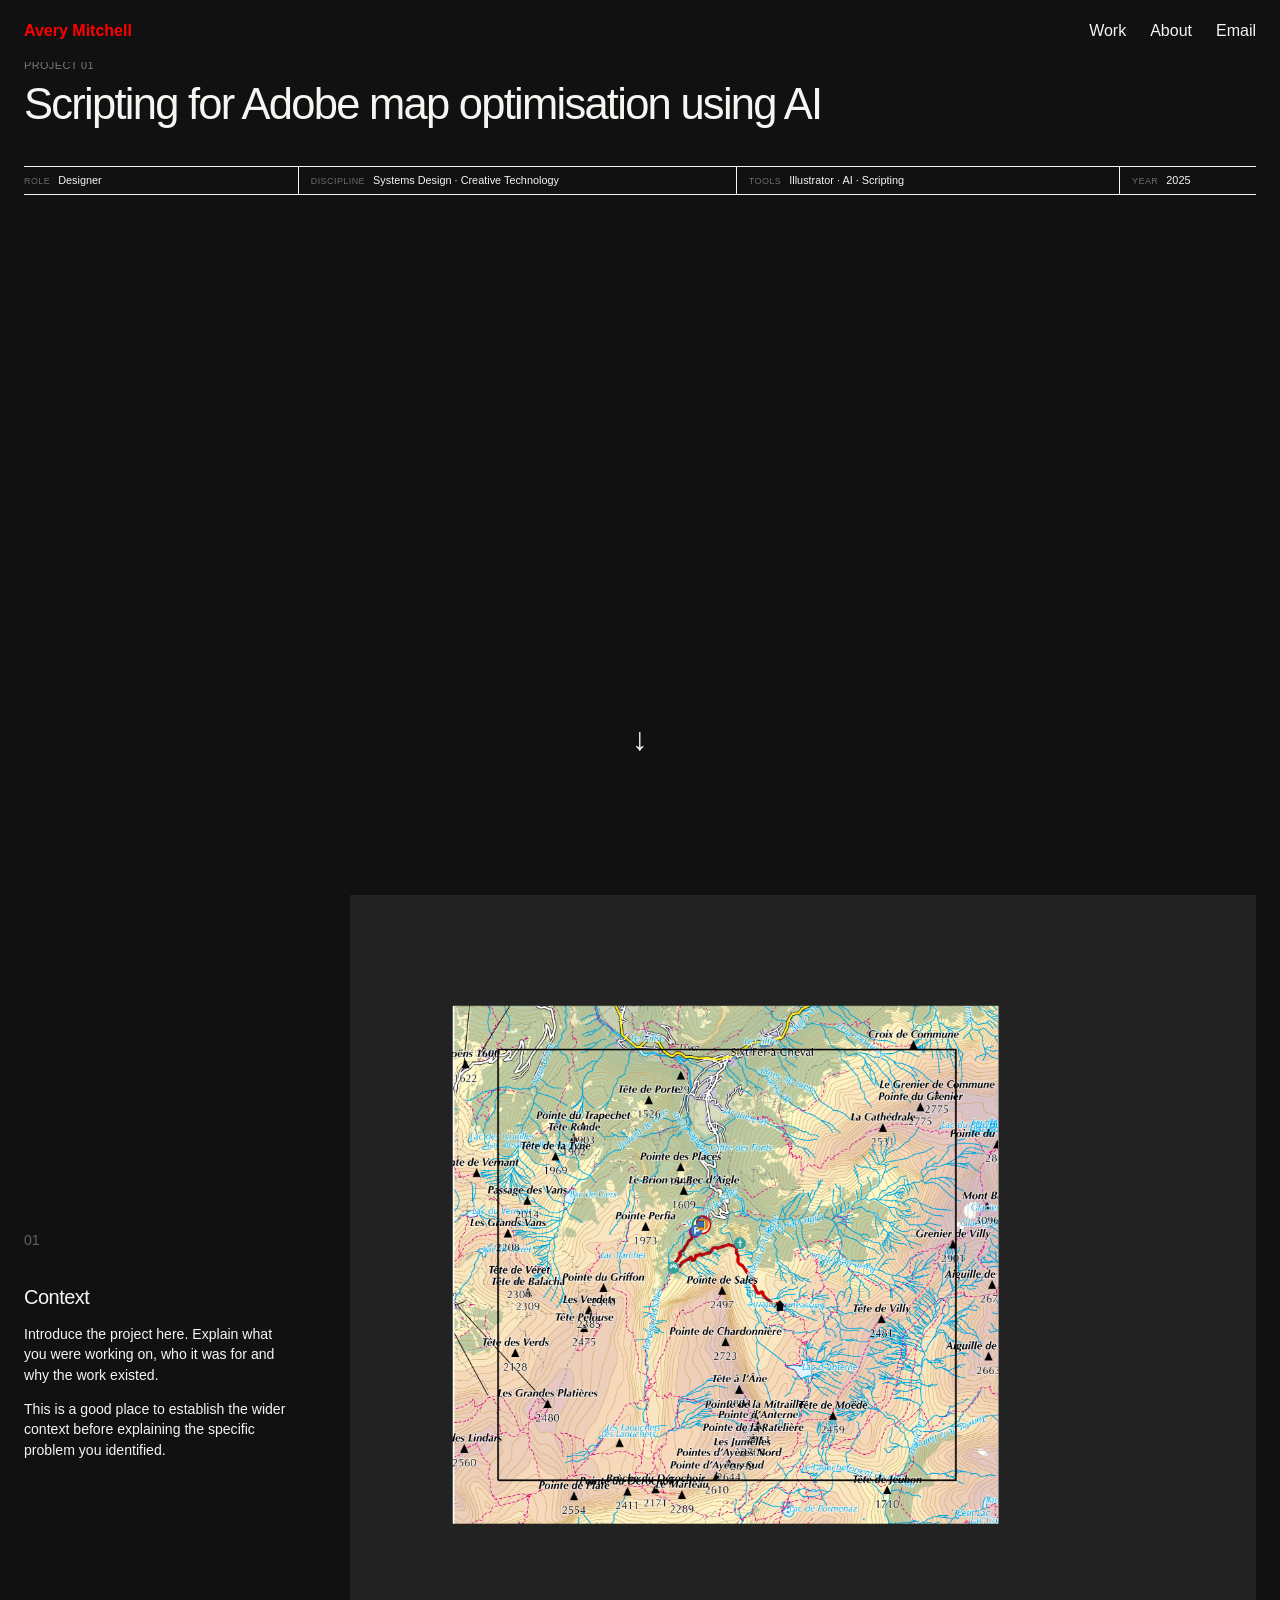
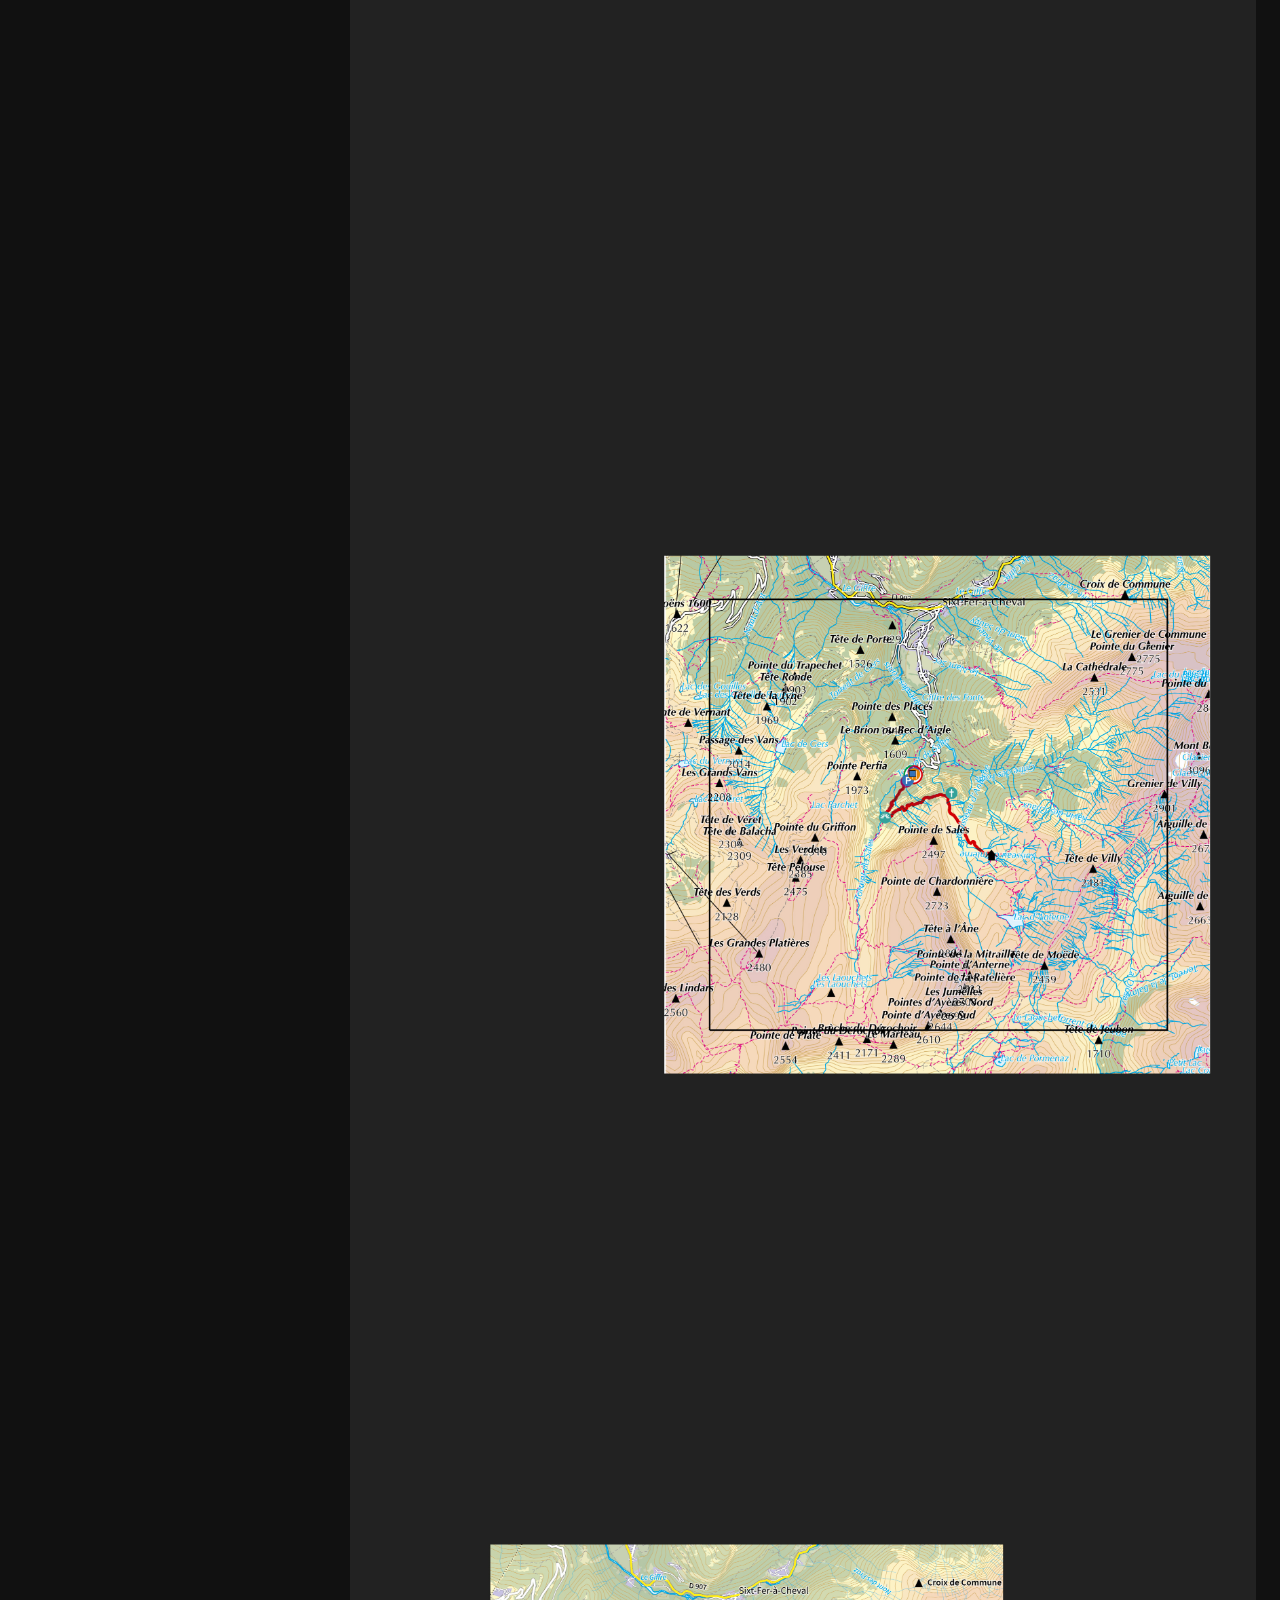
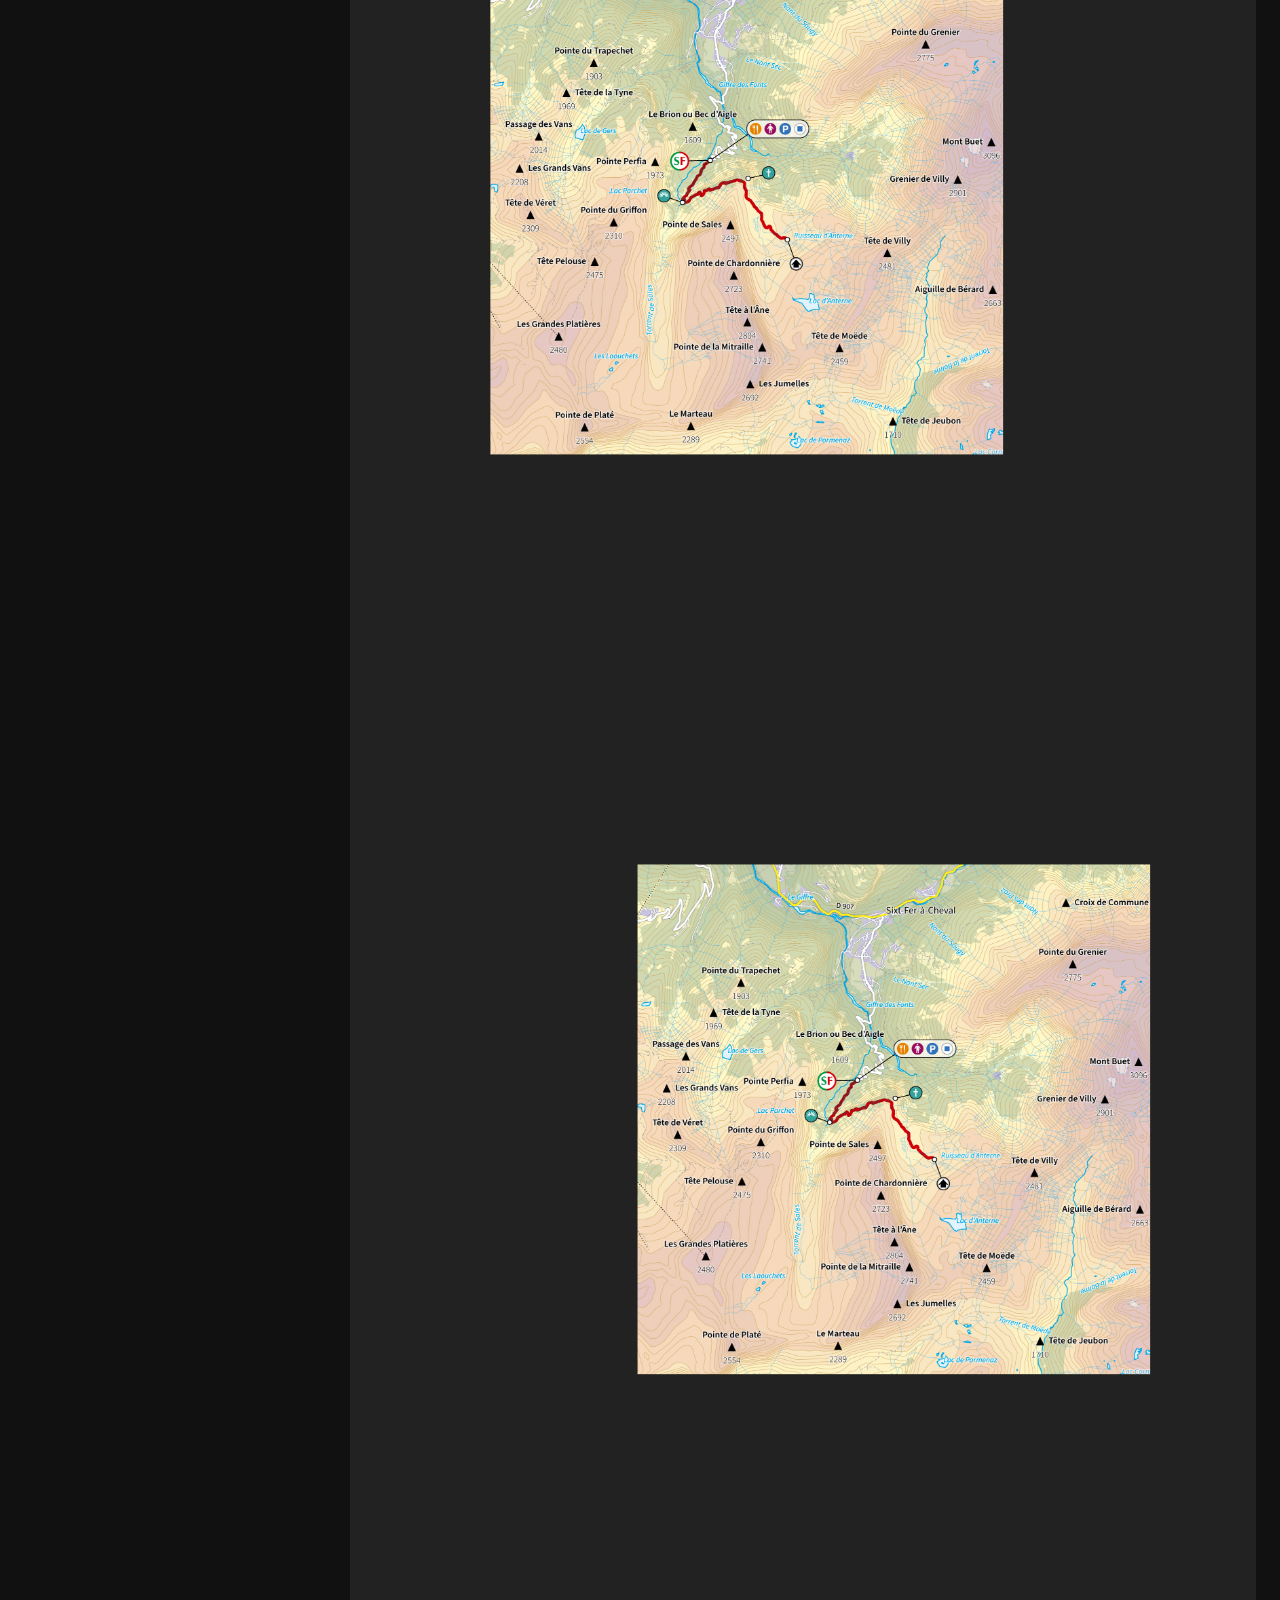
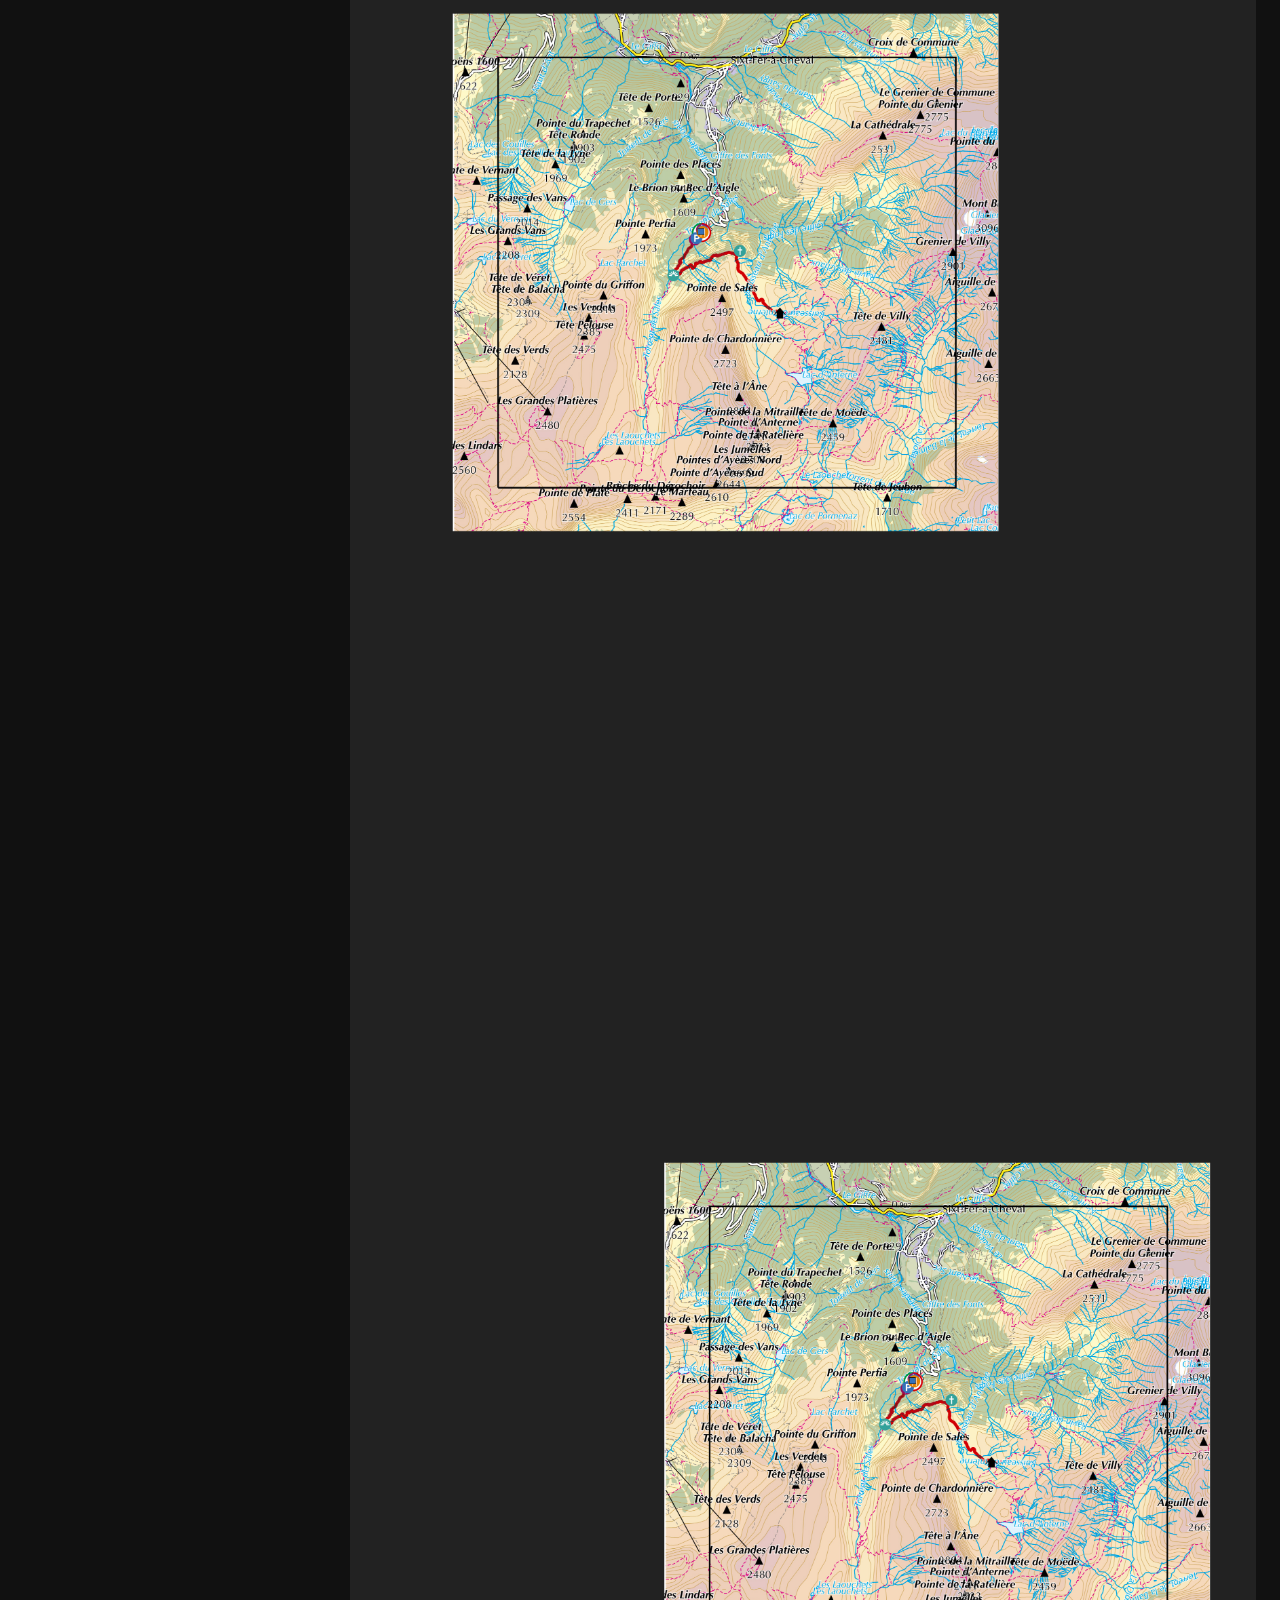
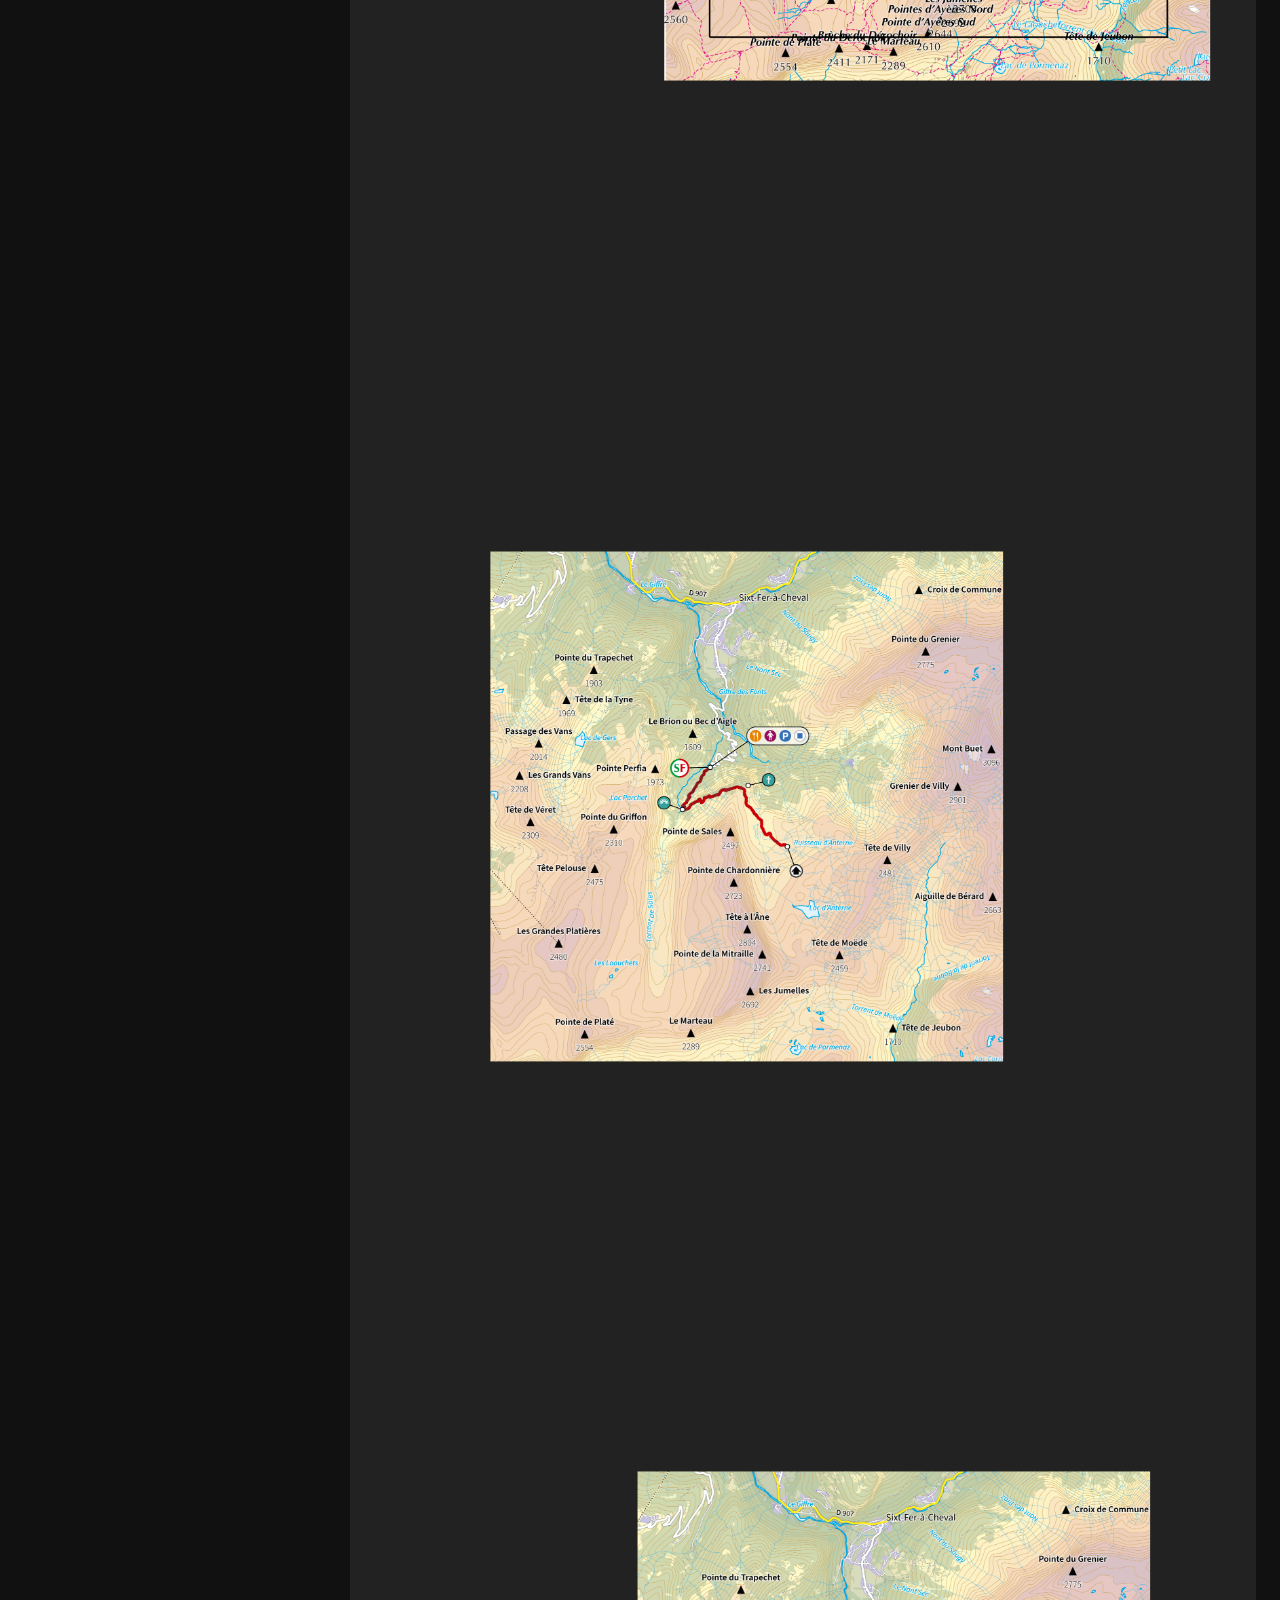
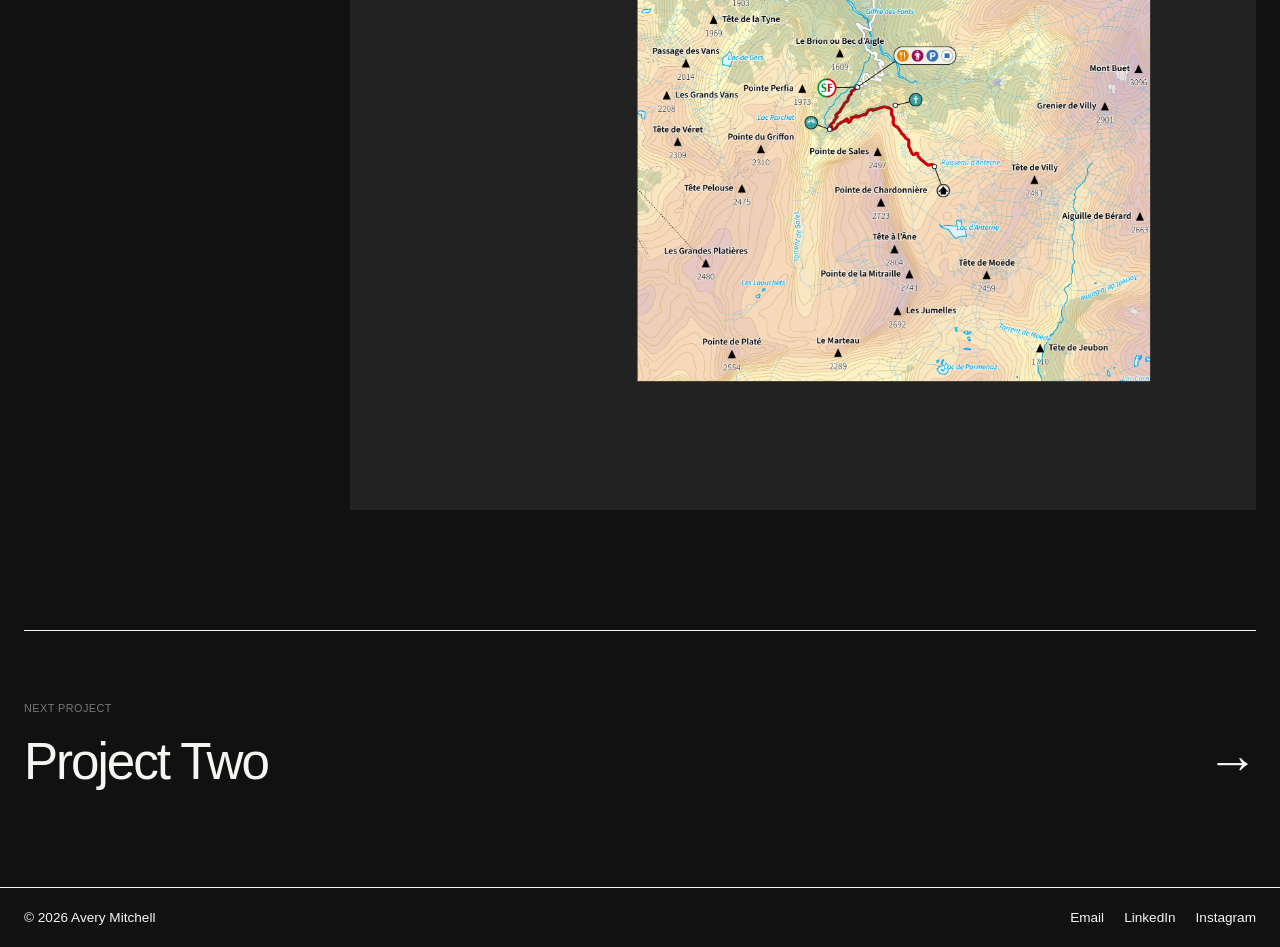
==== project-01.html @ 89675904 "Latest changed 20 sep" ====
<!DOCTYPE html>
<html lang="en">

<head>

  <meta charset="UTF-8">

  <meta
    name="viewport"
    content="width=device-width, initial-scale=1.0"
  >

  <title>
    Project One — Avery Mitchell
  </title>

  <meta
    name="description"
    content="Scripting for Adobe map optimisation using AI — a case study by Avery Mitchell."
  >

  <link rel="stylesheet" href="style.css">

  <link
    rel="icon"
    type="image/png"
    href="/favicon-2.png"
  >

</head>


<body>


  <!-- ========================================
       HEADER
  ========================================= -->

  <header class="site-header">

    <a class="name" href="index.html">
      Avery Mitchell
    </a>

    <nav>

      <a href="index.html#work">
        Work
      </a>

      <a href="index.html#about">
        About
      </a>

      <a href="mailto:hello@example.com">
        Email
      </a>

    </nav>

  </header>



  <!-- ========================================
       CASE STUDY
  ========================================= -->

  <main class="case-study">


    <!-- ======================================
         PROJECT INTRO
    ======================================= -->

    <header class="case-hero">

      <p class="case-number">
        Project 01
      </p>

      <h1>
        Scripting for Adobe map optimisation using AI
      </h1>

    </header>



    <!-- ======================================
         METADATA BAND
    ======================================= -->

    <section class="case-meta">


      <div class="case-meta-item">

        <p class="case-meta-label">
          Role
        </p>

        <p>
          Designer
        </p>

      </div>


      <div class="case-meta-item">

        <p class="case-meta-label">
          Discipline
        </p>

        <p>
          Systems Design · Creative Technology
        </p>

      </div>


      <div class="case-meta-item">

        <p class="case-meta-label">
          Tools
        </p>

        <p>
          Illustrator · AI · Scripting
        </p>

      </div>


      <div class="case-meta-item">

        <p class="case-meta-label">
          Year
        </p>

        <p>
          2025
        </p>

      </div>


    </section>

<!-- ======================================
     SCROLL CUE
======================================= -->

<div class="case-scroll-cue" aria-hidden="true">

  <span>
    ↓
  </span>

</div>

    <!-- ========================================
         CASE BODY
    ========================================= -->

    <section class="case-body">


      <!-- ======================================
           LEFT — STICKY NARRATIVE
      ======================================= -->

      <aside class="case-story">

        <div class="case-story-sticky">


          <!-- 01 — CONTEXT -->

          <article
            class="story-card is-active"
            data-story="context"
          >

            <p class="story-number">
              01
            </p>

            <h2>
              Context
            </h2>

            <p>
              Introduce the project here. Explain what you were
              working on, who it was for and why the work existed.
            </p>

            <p>
              This is a good place to establish the wider context
              before explaining the specific problem you identified.
            </p>

          </article>



          <!-- 02 — PROBLEM -->

          <article
            class="story-card"
            data-story="problem"
          >

            <p class="story-number">
              02
            </p>

            <h2>
              The problem
            </h2>

            <p>
              Describe the complexity in the existing process.
              Explain what was repetitive, inefficient or difficult
              about the way the work was previously being done.
            </p>

            <p>
              Focus on the problem rather than jumping immediately
              to the solution.
            </p>

          </article>



          <!-- 03 — APPROACH -->

          <article
            class="story-card"
            data-story="approach"
          >

            <p class="story-number">
              03
            </p>

            <h2>
              The approach
            </h2>

            <p>
              Explain the intervention here. Describe the decisions,
              experiments and technical thinking that shaped the
              solution.
            </p>

            <p>
              This section can cover scripting, prototyping,
              iteration and how AI was incorporated into the
              workflow.
            </p>

          </article>



          <!-- 04 — OUTCOME -->

          <article
            class="story-card"
            data-story="outcome"
          >

            <p class="story-number">
              04
            </p>

            <h2>
              Outcome
            </h2>

            <p>
              Explain what changed as a result of the project.
              Include improvements to the workflow, time saved,
              consistency gained or other measurable outcomes.
            </p>

            <p>
              You can also use this section to reflect briefly on
              what you learned from the process.
            </p>

          </article>


        </div>

      </aside>



      <!-- ======================================
           RIGHT — CONTINUOUS MEDIA STREAM
      ======================================= -->

      <div class="case-media-stream">


        <!-- ====================================
             ZONE 01 — CONTEXT
        ===================================== -->

        <section
          class="media-zone"
          data-zone="context"
        >

          <figure class="case-image">

            <img
              src="images/project-01-1.jpg"
              alt="Project One context"
            >

          </figure>


          <figure class="case-image">

            <img
              src="images/project-01-2.jpg"
              alt="Project One detail"
            >

          </figure>

        </section>



        <!-- ====================================
             ZONE 02 — PROBLEM
        ===================================== -->

        <section
          class="media-zone"
          data-zone="problem"
        >

          <figure class="case-image">

            <img
              src="images/project-01-3.jpg"
              alt="Existing map production workflow"
            >

          </figure>


          <figure class="case-image">

            <img
              src="images/project-01-4.jpg"
              alt="Existing workflow detail"
            >

          </figure>

        </section>



        <!-- ====================================
             ZONE 03 — APPROACH
        ===================================== -->

        <section
          class="media-zone"
          data-zone="approach"
        >

          <figure class="case-image">

            <img
              src="images/project-01-5.jpg"
              alt="Development process"
            >

          </figure>


          <figure class="case-image">

            <img
              src="images/project-01-6.jpg"
              alt="Development process detail"
            >

          </figure>


          <!--
          OPTIONAL VIDEO

          Replace one of the figures above with:

          <figure class="case-video">

            <video
              autoplay
              muted
              loop
              playsinline
            >

              <source
                src="videos/project-01-process.mp4"
                type="video/mp4"
              >

            </video>

          </figure>
          -->

        </section>



        <!-- ====================================
             ZONE 04 — OUTCOME
        ===================================== -->

        <section
          class="media-zone"
          data-zone="outcome"
        >

          <figure class="case-image">

            <img
              src="images/project-01-7.jpg"
              alt="Final project outcome"
            >

          </figure>


          <figure class="case-image">

            <img
              src="images/project-01-8.jpg"
              alt="Final project detail"
            >

          </figure>

        </section>


      </div>

    </section>



    <!-- ========================================
         NEXT PROJECT
    ========================================= -->

    <a
      class="next-project"
      href="project-02.html"
    >

      <p class="next-project-label">
        Next project
      </p>

      <h2>
        Project Two
        <span>→</span>
      </h2>

    </a>


  </main>



  <!-- ========================================
       FOOTER
  ========================================= -->

  <footer>

    <p>
      © 2026 Avery Mitchell
    </p>

    <div class="footer-links">

      <a href="mailto:hello@example.com">
        Email
      </a>

      <a
        href="#"
        target="_blank"
        rel="noopener"
      >
        LinkedIn
      </a>

      <a
        href="#"
        target="_blank"
        rel="noopener"
      >
        Instagram
      </a>

    </div>

  </footer>



 <script>

  /* ========================================
     CASE STUDY THEME TRANSITION
  ========================================= */

  const caseBody =
    document.querySelector(".case-body");

  let darkMode = false;

  let transitionTimer;


  function setCaseTheme(dark) {

    if (dark === darkMode) {
      return;
    }

    darkMode = dark;


    /* Start gradient wash */

    document.body.classList.add(
      "case-transition"
    );


    /*
      Change actual page colours
      part-way through the wash.
    */

    setTimeout(() => {

      document.body.classList.toggle(
        "case-dark",
        dark
      );

    }, 100);


    /*
      Remove temporary gradient
      after transition.
    */

    clearTimeout(transitionTimer);

    transitionTimer =
      setTimeout(() => {

        document.body.classList.remove(
          "case-transition"
        );

      }, 400);

  }


  function checkCaseTheme() {

    const bodyTop =
      caseBody.getBoundingClientRect().top;


    /*
      Theme changes shortly before
      the case study reaches the
      centre of the viewport.
    */

    const trigger =
      window.innerHeight * 0.62;


    setCaseTheme(
      bodyTop <= trigger
    );

  }


  window.addEventListener(
    "scroll",
    checkCaseTheme,
    { passive: true }
  );


  window.addEventListener(
    "resize",
    checkCaseTheme
  );


  checkCaseTheme();

</script>

</body>

</html>
---- style.css ----
/* ==========================================
   RESET
========================================== */

* {
  box-sizing: border-box;
  margin: 0;
  padding: 0;
}

html {
  scroll-behavior: smooth;
}

body {
  background: #f5f5f2;
  color: #111;

  font-family: Inter, Helvetica, Arial, sans-serif;
  font-size: 16px;
  line-height: 1.4;
    position: relative;
  z-index: 0;
}


img {
  display: block;
  width: 100%;
}

a {
  color: inherit;
  text-decoration: none;
}


/* ==========================================
   HEADER
========================================== */

.site-header {
  position: fixed;

  top: 0;
  left: 0;

  width: 100%;

  display: flex;
  justify-content: space-between;
  align-items: center;

  padding: 20px 24px;

  z-index: 1000;

  background: transparent;

  color: #111;

  transition:
    color 0.25s ease;
}


/* Avery stays red at all times */

.site-header .name {
  color: #ff0000;
  font-weight: 600;
}


/* Menu becomes white in case study */

body.case-dark .site-header {
  color: #fff;
}


/* Avery STILL stays red */

body.case-dark .site-header .name {
  color: #ff0000;
}

nav {
  display: flex;
  gap: 24px;
}

nav a {
  transition: opacity 0.2s ease;
}

nav a:hover {
  opacity: 0.5;
}


/* ==========================================
   INTRO
========================================== */

.intro {
  min-height: 75vh;

  display: flex;
  flex-direction: column;
  justify-content: space-between;

  padding: 80px 24px 40px;
}

.intro h1 {
  max-width: 1200px;

  font-size: clamp(3rem, 7vw, 7rem);
  font-weight: 400;
  line-height: 0.95;
  letter-spacing: -0.05em;
}

.intro-text {
  max-width: 520px;

  margin-left: auto;

  font-size: 1.2rem;
}

.clarity {
  font-weight: 800;
  letter-spacing: -0.005em;

  /* Mouse position */
  --mouse-x: 50%;
  --mouse-y: 50%;

  /* Pastel gradient */
  background:
    radial-gradient(
      circle at var(--mouse-x) var(--mouse-y),
      #fff1a8 0%,
      #ffb7d5 28%,
      #c8b6ff 55%,
      #9ee7ff 78%,
      #b8f2d0 100%
    );

  /* Put gradient inside the letters */
  -webkit-background-clip: text;
  background-clip: text;

  -webkit-text-fill-color: transparent;
  color: transparent;

  /* Makes movement feel soft */
  background-size: 180% 180%;
}

/* ==========================================
   GENERAL SECTION HEADING
========================================== */

.section-heading {
  display: flex;
  justify-content: space-between;

  border-top: 1px solid #111;

  padding-top: 10px;
  margin-bottom: 50px;

  font-size: 0.85rem;
  text-transform: uppercase;
}


/* ==========================================
   SKILLS
========================================== */

.skills {
  padding: 20px 24px 40px;
}

.skills-grid {
  display: grid;
  grid-template-columns: repeat(3, 1fr);

  border-top: 1px solid #111;
}

.skills-column {
  padding: 18px 20px 0 0;
}

.skills-column + .skills-column {
  border-left: 1px solid #111;

  padding-left: 20px;
}

.skills-column h2 {
  margin-bottom: 40px;

  font-size: 0.8rem;
  font-weight: 500;

  text-transform: uppercase;
  letter-spacing: 0.04em;

  opacity: 0.55;
}

.skills-column ul {
  list-style: none;
}

.skills-column li {
  padding: 8px 0;

  font-size: clamp(1.25rem, 2vw, 2rem);
  letter-spacing: -0.02em;

  border-bottom: 1px solid rgba(17, 17, 17, 0.15);
}


/* ==========================================
   WORK
========================================== */

.work {
  padding: 80px 24px;
}

.project {
  display: block;

  margin-bottom: 100px;
}


/* ==========================================
   IMAGE COMPARISON
========================================== */

.image-compare {
  --position: 50%;

  position: relative;

  width: 100%;

  /*
    Wide + shallow project thumbnail.
    Change this if you want all project
    thumbnails taller or shorter.
  */
  aspect-ratio: 12 / 5;

  overflow: hidden;

  background: #ddd;

  /* Prevents accidental text selection
     while dragging the slider */
  user-select: none;
  -webkit-user-select: none;

  /* Makes dragging behave properly on mobile */
  touch-action: pan-y;
}


/* ==========================================
   BEFORE + AFTER LAYERS
========================================== */

/*
  BEFORE occupies everything to the
  LEFT of the slider.
*/

.compare-before {
  position: absolute;
  inset: 0;

  overflow: hidden;

  clip-path: inset(
    0
    calc(100% - var(--position))
    0
    0
  );
}


/*
  AFTER occupies everything to the
  RIGHT of the slider.
*/

.compare-after {
  position: absolute;
  inset: 0;

  overflow: hidden;

  clip-path: inset(
    0
    0
    0
    var(--position)
  );
}


/* ==========================================
   COMPARISON IMAGES
========================================== */

.compare-image {
  position: absolute;
  inset: 0;

  width: 100%;
  height: 100%;

  object-fit: cover;

  pointer-events: none;
}


/* ==========================================
   BEFORE / AFTER LABELS
========================================== */

.compare-label {
  position: absolute;
  top: 16px;

  color: #fff;

  /*
    Same size as Project One,
    Project Two, etc.
  */
  font-size: 1.3rem;
  font-weight: 500;
  line-height: 1;

  z-index: 2;

  pointer-events: none;
}

.compare-label-left {
  left: 16px;
}

.compare-label-right {
  right: 16px;
}


/* ==========================================
   SLIDER DIVIDER
========================================== */

.compare-divider {
  position: absolute;

  top: 0;
  bottom: 0;
  left: var(--position);

  width: 2px;

  background: #fff;

  transform: translateX(-50%);

  pointer-events: none;

  z-index: 5;
}


/* ==========================================
   SLIDER HANDLE
========================================== */

.compare-handle {
  position: absolute;

  top: 50%;
  left: 50%;

  width: 42px;
  height: 42px;

  display: flex;
  align-items: center;
  justify-content: center;

  transform: translate(-50%, -50%);

  border-radius: 50%;

  background: #fff;
  color: #111;

  font-size: 18px;
  line-height: 1;

  box-shadow:
    0 2px 12px rgba(0, 0, 0, 0.15);
}


/* ==========================================
   INVISIBLE RANGE INPUT
========================================== */

.compare-slider {
  position: absolute;
  inset: 0;

  width: 100%;
  height: 100%;

  margin: 0;

  opacity: 0;

  cursor: ew-resize;

  z-index: 10;
}


/* ==========================================
   PROJECT INFORMATION
========================================== */

.project-info {
  display: flex;
  justify-content: space-between;
  align-items: baseline;

  padding-top: 12px;
}

.project-info h2 {
  font-size: 1.3rem;
  font-weight: 500;
}

.subhead {
  font-weight:300;
}

.project-info p {
  font-size: 0.9rem;

  opacity: 0.65;
}

.project-info:hover h2 {
  opacity: 0.5;
}


/* ==========================================
   ABOUT
========================================== */

.about {
  display: grid;
  grid-template-columns: 1fr 3fr;

  padding: 100px 24px 160px;

  border-top: 1px solid #111;
}

.section-label {
  font-size: 0.85rem;

  text-transform: uppercase;
}

.about-text {
  max-width: 900px;

  font-size: clamp(1.8rem, 3vw, 3.5rem);
  line-height: 1.08;
  letter-spacing: -0.03em;
}

.about-text p + p {
  margin-top: 40px;
}


/* ==========================================
   FOOTER
========================================== */

footer {
  display: flex;
  justify-content: space-between;

  padding: 20px 24px;

  border-top: 1px solid #111;

  font-size: 0.85rem;
}

.footer-links {
  display: flex;

  gap: 20px;
}

.footer-links a {
  transition: opacity 0.2s ease;
}

.footer-links a:hover {
  opacity: 0.5;
}

/* ==========================================
   CASE STUDY
========================================== */

.case-study {
  width: 100%;

  background: #f5f5f2;
  color: #111;

  transition:
    background-color 0.6s ease,
    color 0.6s ease;
}


/* ==========================================
   CASE HERO
========================================== */

.case-hero {
  padding:
    60px
    24px
    40px;
}


/* PROJECT NUMBER */

.case-number {
  margin-bottom: 12px;

  font-size: 0.68rem;
  font-weight: 500;

  line-height: 1;

  text-transform: uppercase;
  letter-spacing: 0.04em;

  opacity: 0.45;
}


/* PROJECT TITLE */

.case-hero h1 {
  max-width: 850px;

  font-size: clamp(
    2rem,
    3.4vw,
    3.8rem
  );

  font-weight: 400;

  line-height: 1;

  letter-spacing: -0.04em;
}


/* ==========================================
   METADATA BAND
========================================== */

.case-meta {
  display: grid;

  grid-template-columns:
    1fr
    1.6fr
    1.4fr
    0.5fr;

  margin:
    0
    24px;

  border-top:
    1px solid currentColor;

  border-bottom:
    1px solid currentColor;
}


/* INDIVIDUAL METADATA CELL */

.case-meta-item {
  display: flex;

  align-items: baseline;

  gap: 8px;

  min-width: 0;

  padding:
    7px
    12px
    7px
    0;

  font-size: 0.68rem;

  line-height: 1.2;
}


/* METADATA DIVIDERS */

.case-meta-item + .case-meta-item {
  padding-left: 12px;

  border-left:
    1px solid currentColor;
}


/* METADATA LABEL */

.case-meta-label {
  flex-shrink: 0;

  margin: 0;

  font-size: 0.56rem;
  font-weight: 500;

  line-height: 1;

  text-transform: uppercase;

  letter-spacing: 0.05em;

  opacity: 0.4;
}


/* ==========================================
   SCROLL CUE
========================================== */

.case-scroll-cue {
  height: calc(100vh - 300px);

  min-height: 280px;

  display: flex;

  align-items: flex-end;
  justify-content: center;

  padding-bottom: 40px;
}


/* ARROW */

.case-scroll-cue span {
  display: block;

  font-size: 2rem;
  font-weight: 300;

  line-height: 1;

  animation:
    case-arrow 1.8s
    ease-in-out
    infinite;
}


/* ARROW MOVEMENT */

@keyframes case-arrow {

  0%,
  100% {
    transform: translateY(0);
  }

  50% {
    transform: translateY(8px);
  }

}


/* ==========================================
   CASE BODY
========================================== */

.case-body {
  display: grid;

  grid-template-columns:
    minmax(220px, 1fr)
    minmax(0, 3fr);

  gap: 24px;

  align-items: stretch;

  padding:
    100px
    24px
    120px;

  background: transparent;
  color: inherit;
}


/* ==========================================
   LEFT STORY COLUMN
========================================== */

.case-story {
  position: relative;

  min-width: 0;
}


/* ==========================================
   STICKY STORY AREA
========================================== */

.case-story-sticky {
  position: sticky;

  top: 0;

  height: 100vh;

  display: flex;

  align-items: center;

  overflow: hidden;
}


/* ==========================================
   STORY CARDS
========================================== */

.story-card {
  position: absolute;

  top: 50%;
  left: 0;

  width: 100%;
  max-width: 320px;

  padding-right: 30px;

  opacity: 0;

  visibility: hidden;

  transform:
    translateY(
      calc(-50% + 18px)
    );

  transition:
    opacity 0.35s ease,
    transform 0.35s ease,
    visibility 0.35s ease;

  pointer-events: none;
}


/* ACTIVE STORY */

.story-card.is-active {
  opacity: 1;

  visibility: visible;

  transform:
    translateY(-50%);

  pointer-events: auto;
}


/* STORY NUMBER */

.story-number {
  margin-bottom: 36px;

  font-size: 0.65rem;
  font-weight: 500;

  line-height: 1;

  opacity: 0.35;
}


/* STORY HEADING */

.story-card h2 {
  margin-bottom: 16px;

  font-size: 1.25rem;
  font-weight: 500;

  line-height: 1.05;

  letter-spacing: -0.025em;
}


/* STORY TEXT */

.story-card p {
  max-width: 290px;

  font-size: 0.88rem;

  line-height: 1.45;
}


/* PARAGRAPH SPACING */

.story-card p + p {
  margin-top: 14px;
}


/* ==========================================
   RIGHT — CONTINUOUS MEDIA STREAM
========================================== */

.case-media-stream {
  width: 100%;

  min-width: 0;

  overflow: hidden;

  background: #111;
}


/* ==========================================
   MEDIA ZONES
========================================== */

.media-zone {
  position: relative;

  width: 100%;

  margin: 0;
  padding: 0;
}


/*
  IMPORTANT:

  There are deliberately no margins,
  gaps, borders or padding between
  media zones.

  This keeps the entire right column
  visually continuous.
*/


/* ==========================================
   MEDIA FIGURES
========================================== */

.case-image,
.case-video {
  display: block;

  width: 100%;

  margin: 0;
  padding: 0;

  overflow: hidden;

  background: transparent;
}


/* ==========================================
   IMAGES
========================================== */

.case-image img {
  display: block;

  width: 100%;
  height: auto;

  margin: 0;

  object-fit: cover;
}


/* ==========================================
   VIDEO
========================================== */

.case-video video {
  display: block;

  width: 100%;
  height: auto;

  margin: 0;

  object-fit: cover;
}


/* ==========================================
   WHOLE-PAGE THEME TRANSITION
========================================== */

html {
  background: #f5f5f2;
}


body {
  background: #f5f5f2;
  color: #111;

  transition:
    background-color 0.3s ease,
    color 0.3s ease;
}


.case-study {
  background: transparent;
  color: inherit;
}


body.case-dark {
  background: #111;
  color: #f5f5f2;
}


body.case-dark .case-study {
  background: transparent;
  color: inherit;
}


/* Dividers follow the current theme */

.case-meta,
.next-project,
footer {
  border-color: currentColor;
}


/* ==========================================
   HEADER THEME TRANSITION
========================================== */

.site-header {
  transition:
    background-color 0.6s ease,
    color 0.6s ease;
}


/* DARK HEADER */

body.case-dark .site-header {
  background: #111;

  color: #f5f5f2;
}


/*
  KEEP THE NAME RED.

  This deliberately overrides the
  inherited white header colour.
*/

body.case-dark .site-header .name {
  color: #ff0000;
}

/* ==========================================
   THEME GRADIENT WASH
========================================== */

body::before {
  content: "";

  position: fixed;
  inset: 0;

  z-index: -1;

  pointer-events: none;

  background:
    linear-gradient(
      135deg,
      #f5f5f2 0%,
      #f5f5f2 40%,
      #111 60%,
      #111 100%
    );

  background-size: 300% 300%;

  background-position: 0% 0%;

  opacity: 0;

  transition:
    opacity 0.15s ease,
    background-position 0.35s ease;
}


body.case-transition::before {
  opacity: 1;

  background-position: 100% 100%;
}

/* ==========================================
   NEXT PROJECT
========================================== */

.next-project {
  display: block;

  margin:
    0
    24px;

  padding:
    70px
    0
    100px;

  border-top:
    1px solid currentColor;

  transition:
    opacity 0.2s ease;
}


/* NEXT LABEL */

.next-project-label {
  margin-bottom: 20px;

  font-size: 0.68rem;

  text-transform: uppercase;

  letter-spacing: 0.04em;

  opacity: 0.45;
}


/* NEXT PROJECT TITLE */

.next-project h2 {
  display: flex;

  justify-content: space-between;

  align-items: baseline;

  gap: 30px;

  font-size: clamp(
    2rem,
    4vw,
    4.5rem
  );

  font-weight: 400;

  line-height: 1;

  letter-spacing: -0.04em;
}


.next-project h2 span {
  font-weight: 300;
}


.next-project:hover {
  opacity: 0.5;
}


/* ==========================================
   DARK NEXT PROJECT
========================================== */

body.case-dark .next-project {
  color: #f5f5f2;

  border-color: #f5f5f2;
}


/* ==========================================
   FOOTER THEME
========================================== */

footer {
  transition:
    background-color 0.6s ease,
    color 0.6s ease,
    border-color 0.6s ease;
}


body.case-dark footer {
  background: #111;

  color: #f5f5f2;

  border-color: #f5f5f2;
}


/* ==========================================
   TABLET
========================================== */

@media (max-width: 900px) {

  .case-body {
    grid-template-columns:
      minmax(190px, 1fr)
      minmax(0, 2.4fr);

    gap: 20px;
  }


  .story-card {
    padding-right: 20px;
  }


  .story-card p {
    font-size: 0.82rem;
  }

}


/* ==========================================
   MOBILE
========================================== */

@media (max-width: 700px) {


  /* ========================================
     HERO
  ======================================== */

  .case-hero {
    padding:
      35px
      16px
      30px;
  }


  .case-number {
    margin-bottom: 10px;

    font-size: 0.62rem;
  }


  .case-hero h1 {
    max-width: 100%;

    font-size: 2rem;

    line-height: 1;

    letter-spacing: -0.035em;
  }


  /* ========================================
     METADATA
  ======================================== */

  .case-meta {
    grid-template-columns:
      1fr
      1fr;

    margin:
      0
      16px;
  }


  .case-meta-item {
    min-height: 48px;

    display: block;

    padding:
      7px
      10px
      7px
      0;

    font-size: 0.64rem;
  }


  .case-meta-item + .case-meta-item {
    padding-left: 10px;
  }


  /*
    Third metadata item begins
    the second row.
  */

  .case-meta-item:nth-child(3) {
    padding-left: 0;

    border-left: 0;
  }


  /*
    Horizontal divider between
    metadata rows.
  */

  .case-meta-item:nth-child(3),
  .case-meta-item:nth-child(4) {
    border-top:
      1px solid currentColor;
  }


  .case-meta-label {
    margin-bottom: 6px;

    font-size: 0.52rem;
  }


  /* ========================================
     SCROLL CUE
  ======================================== */

  .case-scroll-cue {
    height: calc(100vh - 300px);

    min-height: 240px;

    padding-bottom: 30px;
  }


  .case-scroll-cue span {
    font-size: 1.7rem;
  }


  /* ========================================
     CASE BODY
  ======================================== */

  .case-body {
    display: block;

    padding:
      0
      16px
      80px;
  }


  /* ========================================
     MOBILE STORY
  ======================================== */

  .case-story {
    position: relative;

    min-height: 200px;

    background: #111;

    color: #f5f5f2;

    z-index: 20;
  }


  .case-story-sticky {
    position: sticky;

    top: 0;

    height: 200px;

    display: block;

    overflow: hidden;

    background: #111;

    color: #f5f5f2;
  }


  .story-card {
    position: absolute;

    top: 50%;
    left: 0;

    max-width: 100%;

    padding-right: 0;

    transform:
      translateY(
        calc(-50% + 12px)
      );
  }


  .story-card.is-active {
    transform:
      translateY(-50%);
  }


  .story-number {
    margin-bottom: 18px;
  }


  .story-card h2 {
    margin-bottom: 10px;

    font-size: 1.2rem;
  }


  .story-card p {
    max-width: 500px;

    font-size: 0.82rem;
  }


  .story-card p + p {
    margin-top: 10px;
  }


  /* ========================================
     MEDIA STREAM
  ======================================== */

  .case-media-stream {
  width: 100%;
  min-width: 0;

  overflow: hidden;

  background: transparent;
}


  /* ========================================
     NEXT PROJECT
  ======================================== */

  .next-project {
    margin:
      0
      16px;

    padding:
      60px
      0
      80px;
  }


  .next-project h2 {
    font-size: 2rem;
  }

}

/* ==========================================
   ACTIVE CASE STUDY THEME
========================================== */

body {
  transition:
    background-color 0.65s ease,
    color 0.65s ease;
}

body.case-dark {
  background: #111;
  color: #f5f5f2;
}


/*
  Once the dark section is active,
  keep the remainder of the case
  study black.
*/

body.case-dark .case-study {
  background: #111;
  color: #f5f5f2;
}


/*
  Dividers automatically inherit
  the current text colour.
*/

body.case-dark footer {
  border-color: #f5f5f2;
}

/* ==========================================
   MOBILE
========================================== */

@media (max-width: 700px) {


  /* ========================================
     CASE STUDY
  ======================================== */

 .case-study {
  padding-top: 70px;
}


  /* ========================================
     HERO
  ======================================== */

  .case-hero {
    padding:
      30px
      16px
      35px;
  }


  .case-number {
    margin-bottom: 10px;

    font-size: 0.62rem;
  }


  .case-hero h1 {
    max-width: 100%;

    font-size: 2rem;

    line-height: 1;

    letter-spacing: -0.035em;
  }


  /* ========================================
     METADATA
  ======================================== */

  .case-meta {
    grid-template-columns:
      1fr
      1fr;

    margin:
      0
      16px;
  }


  .case-meta-item {
    min-height: 52px;

    display: block;

    padding:
      8px
      10px
      8px
      0;

    font-size: 0.64rem;
  }


  .case-meta-item + .case-meta-item {
    padding-left: 10px;
  }


  /*
    Third cell starts a new row,
    so remove its left divider.
  */

  .case-meta-item:nth-child(3) {
    padding-left: 0;

    border-left: 0;
  }


  /*
    Horizontal divider between
    metadata rows.
  */

  .case-meta-item:nth-child(3),
  .case-meta-item:nth-child(4) {
    border-top:
      1px solid #111;
  }


  .case-meta-label {
    margin-bottom: 7px;

    font-size: 0.54rem;
  }


  /* ========================================
     CASE BODY
  ======================================== */

  .case-body {
    display: block;

    padding:
      60px
      16px
      80px;
  }


  /* ========================================
     STORY
  ======================================== */

  .case-story {
    min-height: 180px;
  }


  .case-story-sticky {
    position: sticky;

    top: 0;

    height: auto;

    min-height: 180px;

    display: block;

    padding:
      30px
      0;

    background: #f5f5f2;

    z-index: 20;
  }


  .story-card {
    position: absolute;

    top: 30px;
    left: 0;

    max-width: 100%;

    padding-right: 0;

    transform:
      translateY(10px);
  }


  .story-card.is-active {
    transform:
      translateY(0);
  }


  .story-number {
    margin-bottom: 20px;
  }


  .story-card h2 {
    margin-bottom: 12px;

    font-size: 1.2rem;
  }


  .story-card p {
    max-width: 500px;

    font-size: 0.82rem;
  }


  .story-card p + p {
    margin-top: 10px;
  }


  /* ========================================
     MEDIA STREAM
  ======================================== */

  .case-media-stream {
    width: 100%;
  }


  /* ========================================
     NEXT PROJECT
  ======================================== */

  .next-project {
    margin:
      0
      16px;

    padding:
      60px
      0
      80px;
  }


  .next-project h2 {
    font-size: 2rem;
  }

}

/* ==========================================
   MOBILE
========================================== */

@media (max-width: 700px) {

  /* HEADER */

  .site-header {
    align-items: flex-start;

    padding: 16px;
  }

  nav {
    gap: 12px;
  }


  /* INTRO */

  .intro {
    min-height: 70vh;

    padding:
      60px
      16px
      40px;
  }

  .intro h1 {
    font-size: clamp(
      2.8rem,
      13vw,
      5rem
    );
  }

  .intro-text {
    margin-left: 0;
    margin-top: 60px;
  }


  /* SECTION HEADINGS */

  .section-heading {
    margin-bottom: 32px;
  }


  /* SKILLS */

  .skills {
    padding:
      40px
      16px
      80px;
  }

  .skills-grid {
    display: block;
  }

  .skills-column {
    padding:
      20px
      0
      40px;
  }

  .skills-column + .skills-column {
    border-left: 0;
    border-top: 1px solid #111;

    padding-left: 0;
  }

  .skills-column h2 {
    margin-bottom: 20px;
  }


  /* WORK */

  .work {
    padding:
      60px
      16px;
  }

  .project {
    margin-bottom: 60px;
  }


  /*
    Taller image on mobile.

    Desktop = 12:5
    Mobile  = 3:2
  */

  .image-compare {
    aspect-ratio: 3 / 2;
  }


  /* BEFORE / AFTER LABELS */

  .compare-label {
    top: 12px;

    font-size: 1.1rem;
  }

  .compare-label-left {
    left: 12px;
  }

  .compare-label-right {
    right: 12px;
  }


  /* SLIDER HANDLE */

  .compare-handle {
    width: 38px;
    height: 38px;

    font-size: 16px;
  }


  /* PROJECT INFO */

  .project-info {
    display: block;
  }

  .project-info p {
    margin-top: 4px;
  }


  /* ABOUT */

  .about {
    display: block;

    padding:
      80px
      16px
      100px;
  }

  .section-label {
    margin-bottom: 50px;
  }


  /* FOOTER */

  footer {
    gap: 30px;

    padding:
      20px
      16px;
  }

}
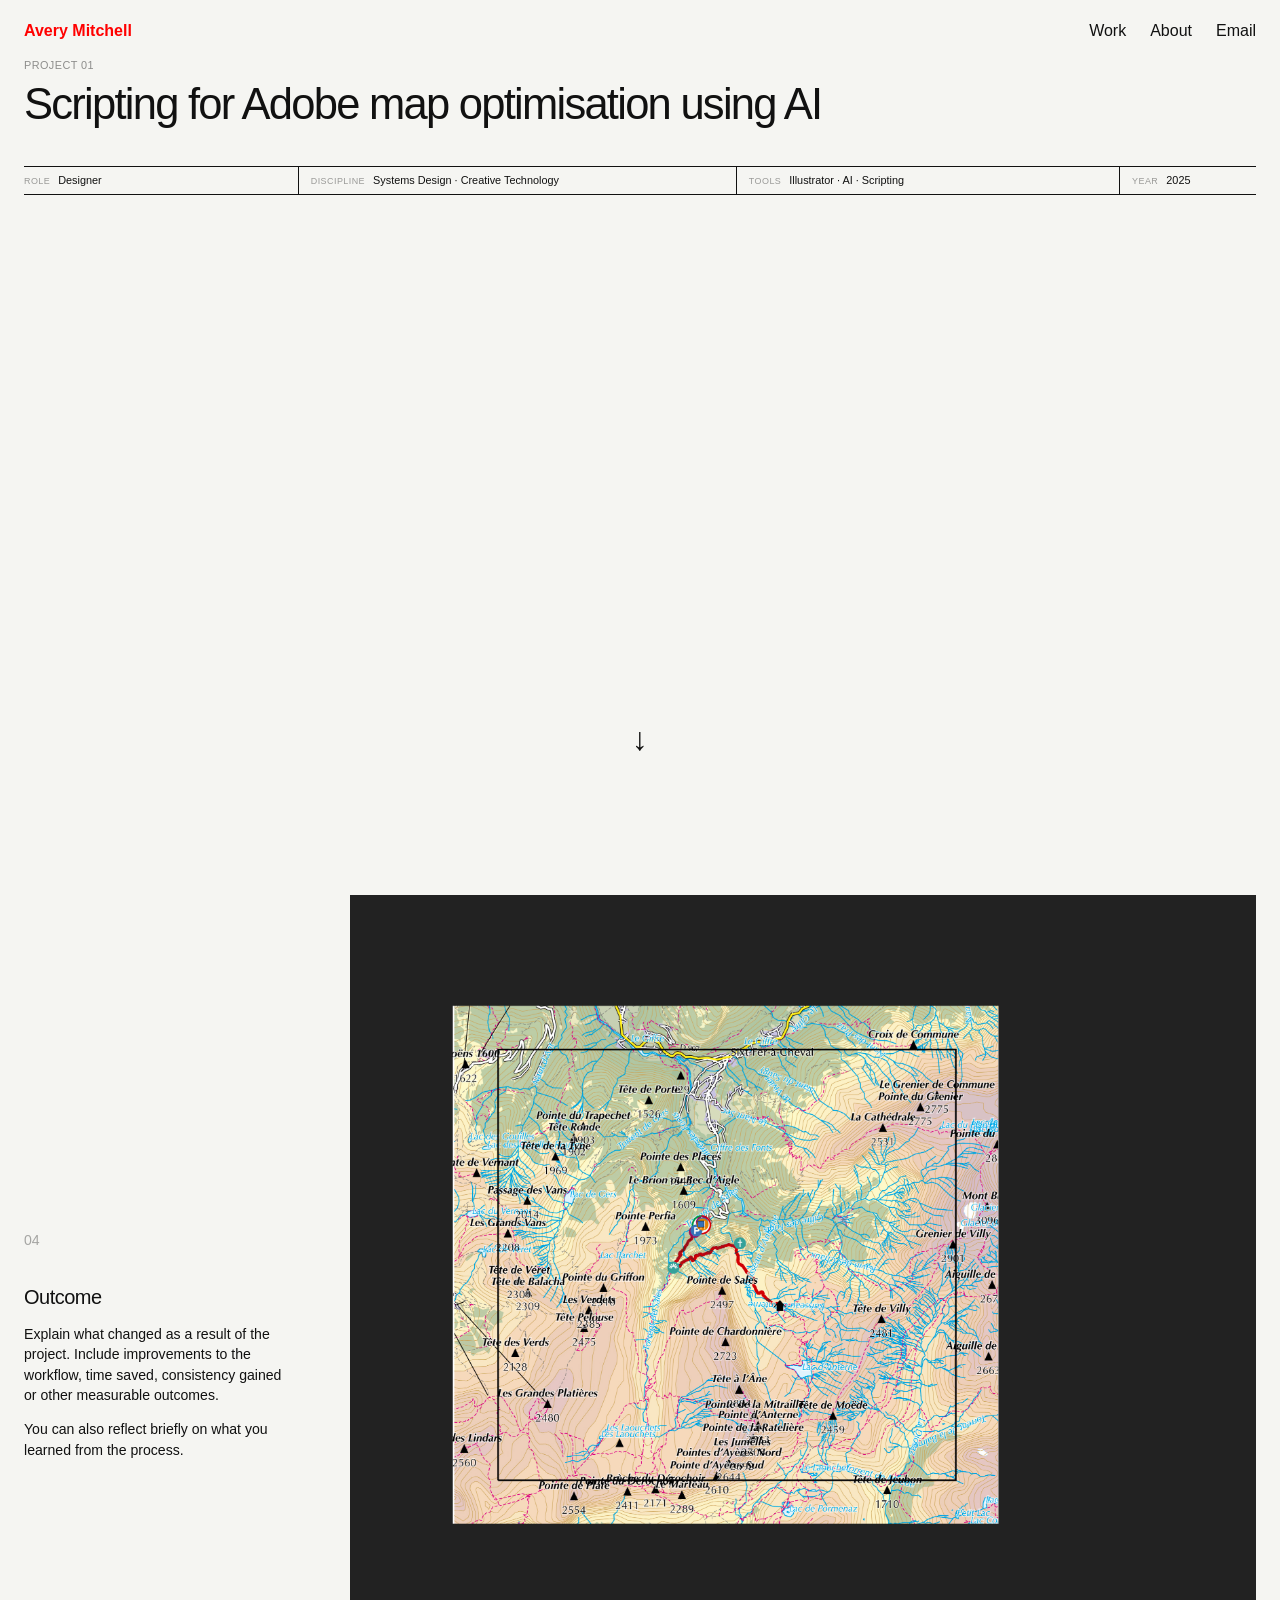
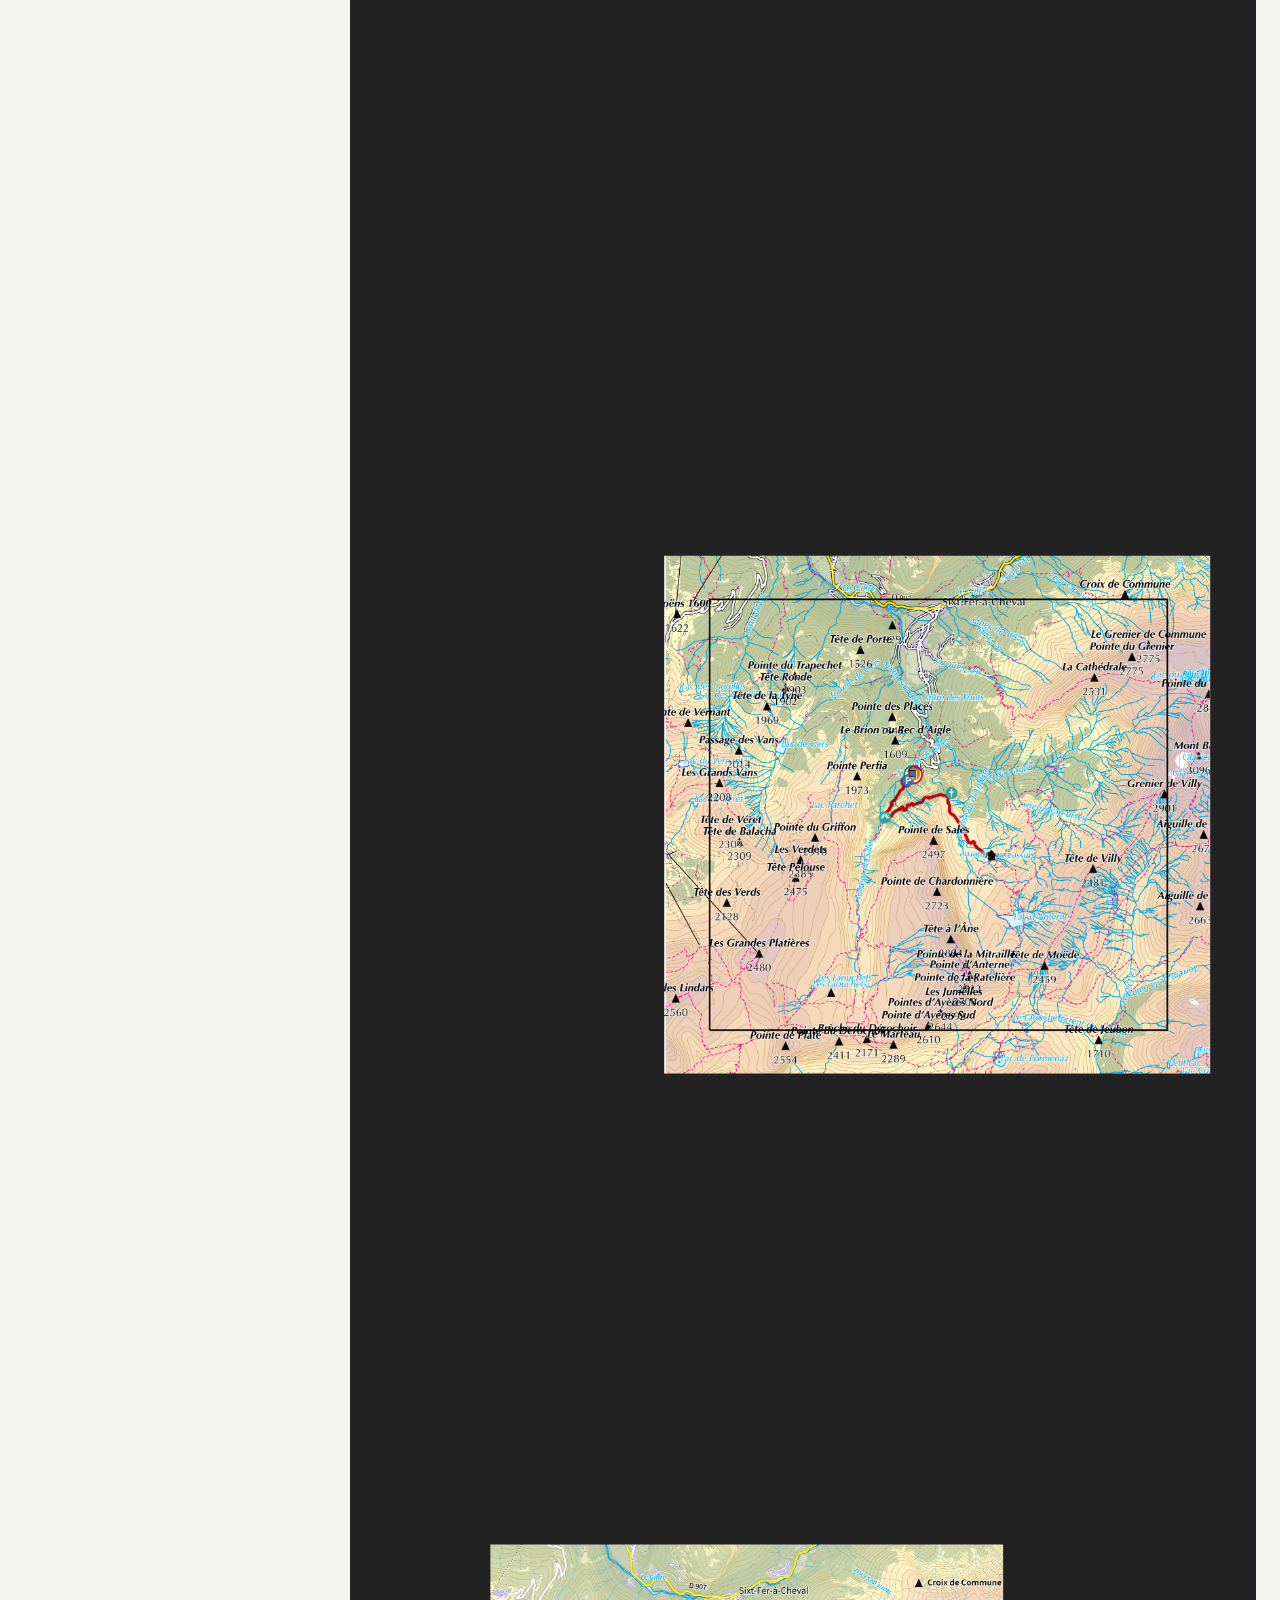
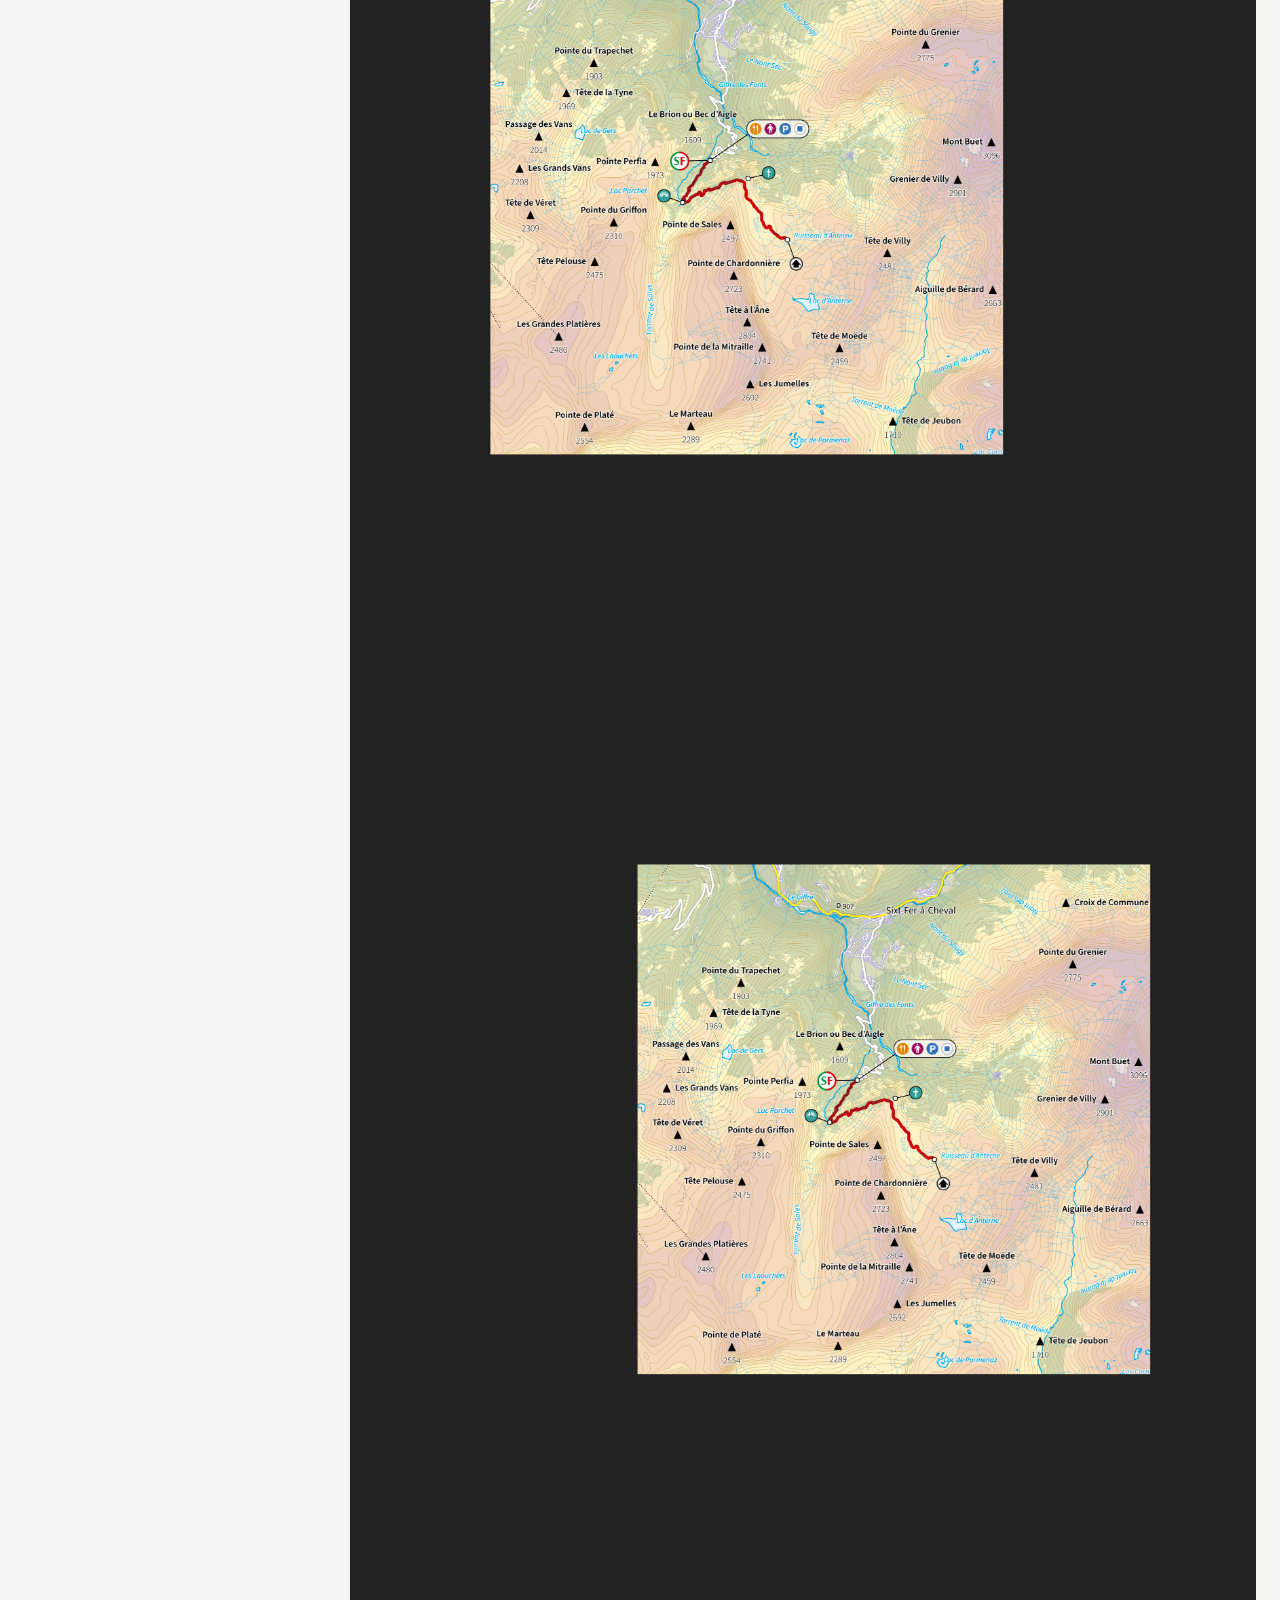
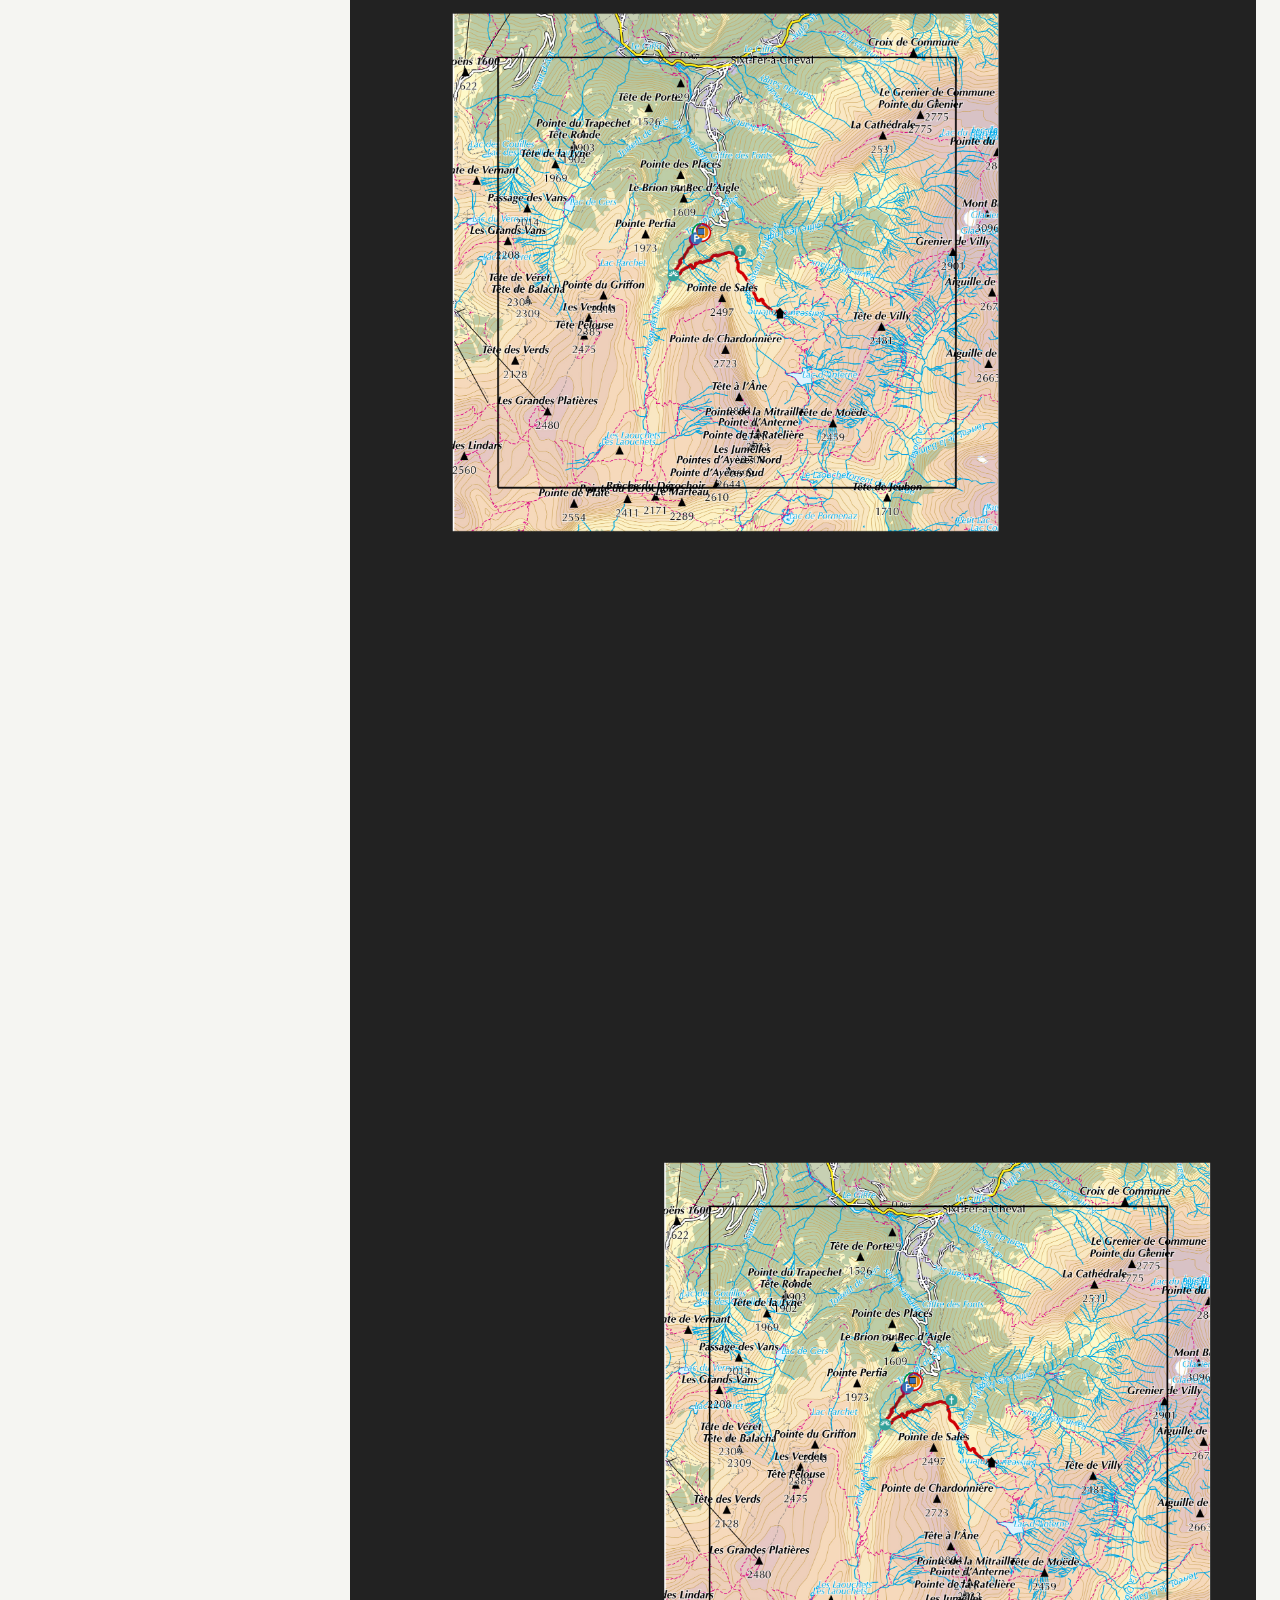
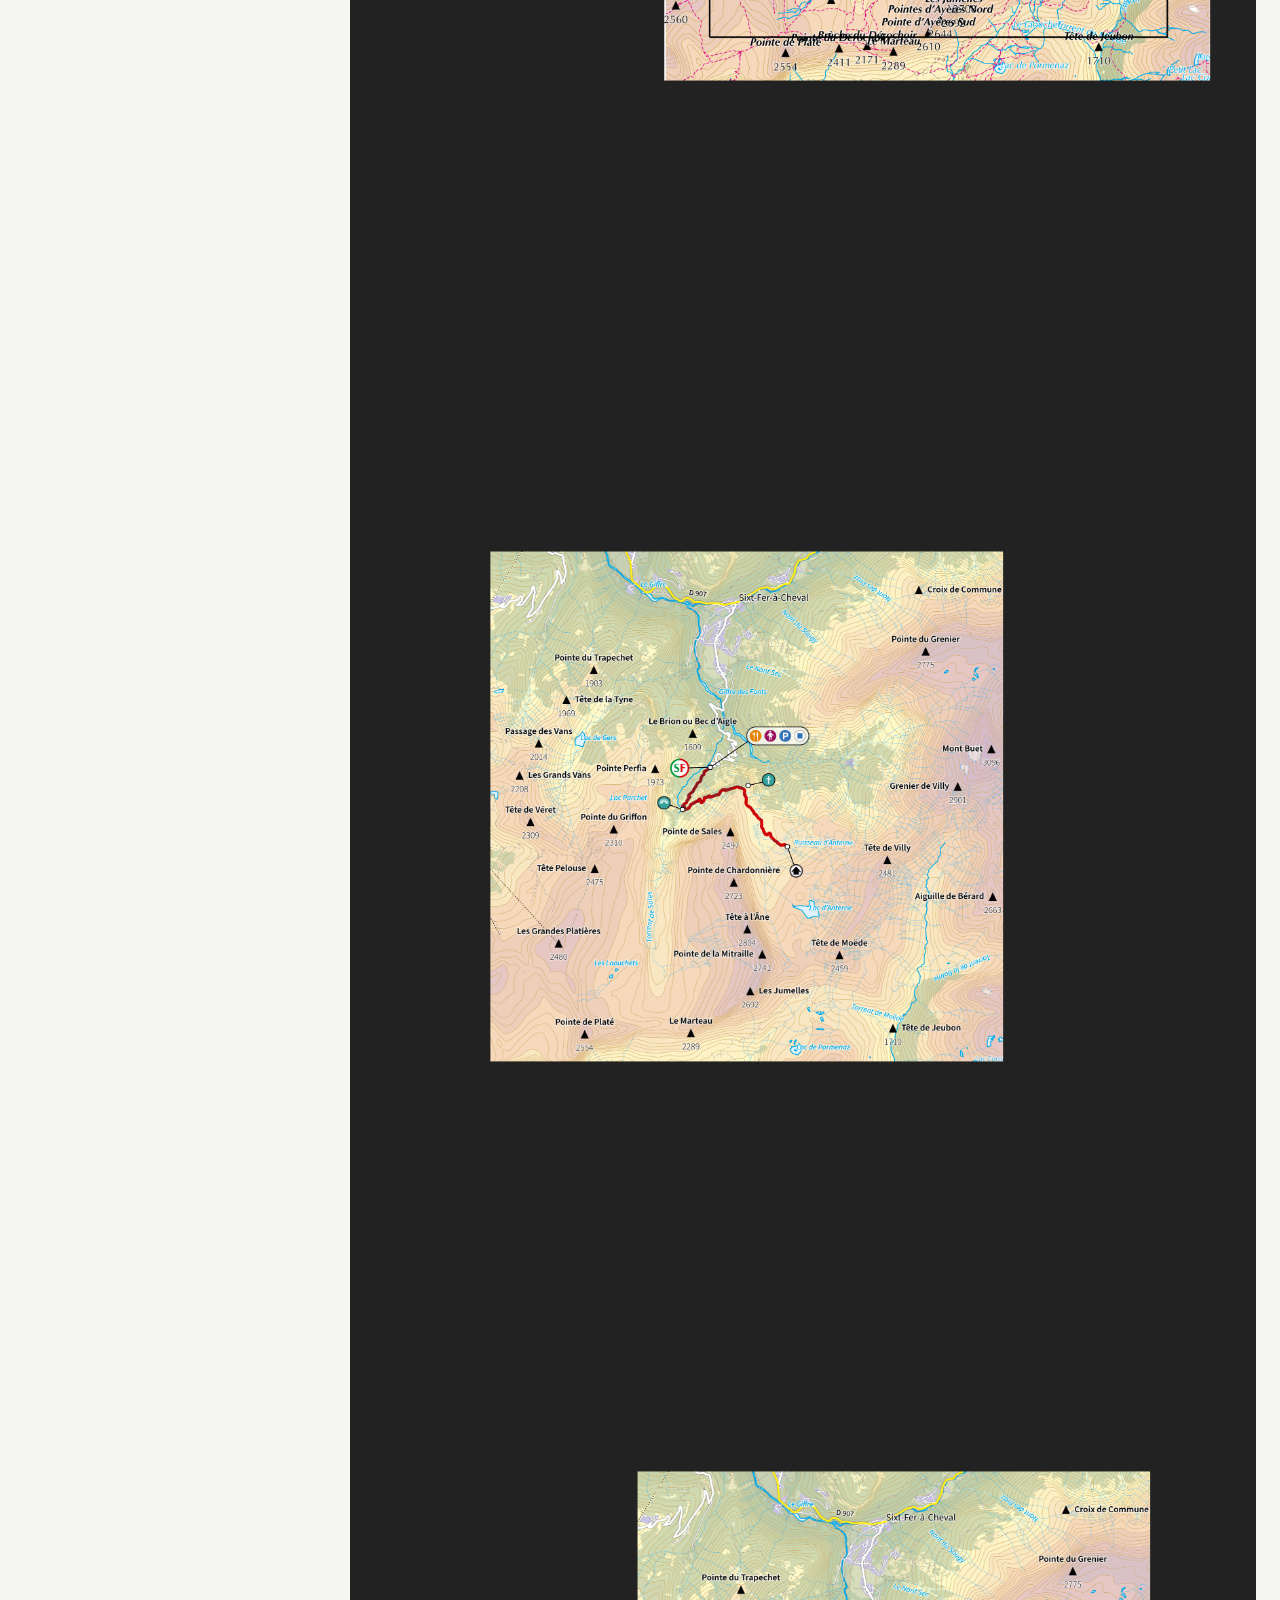
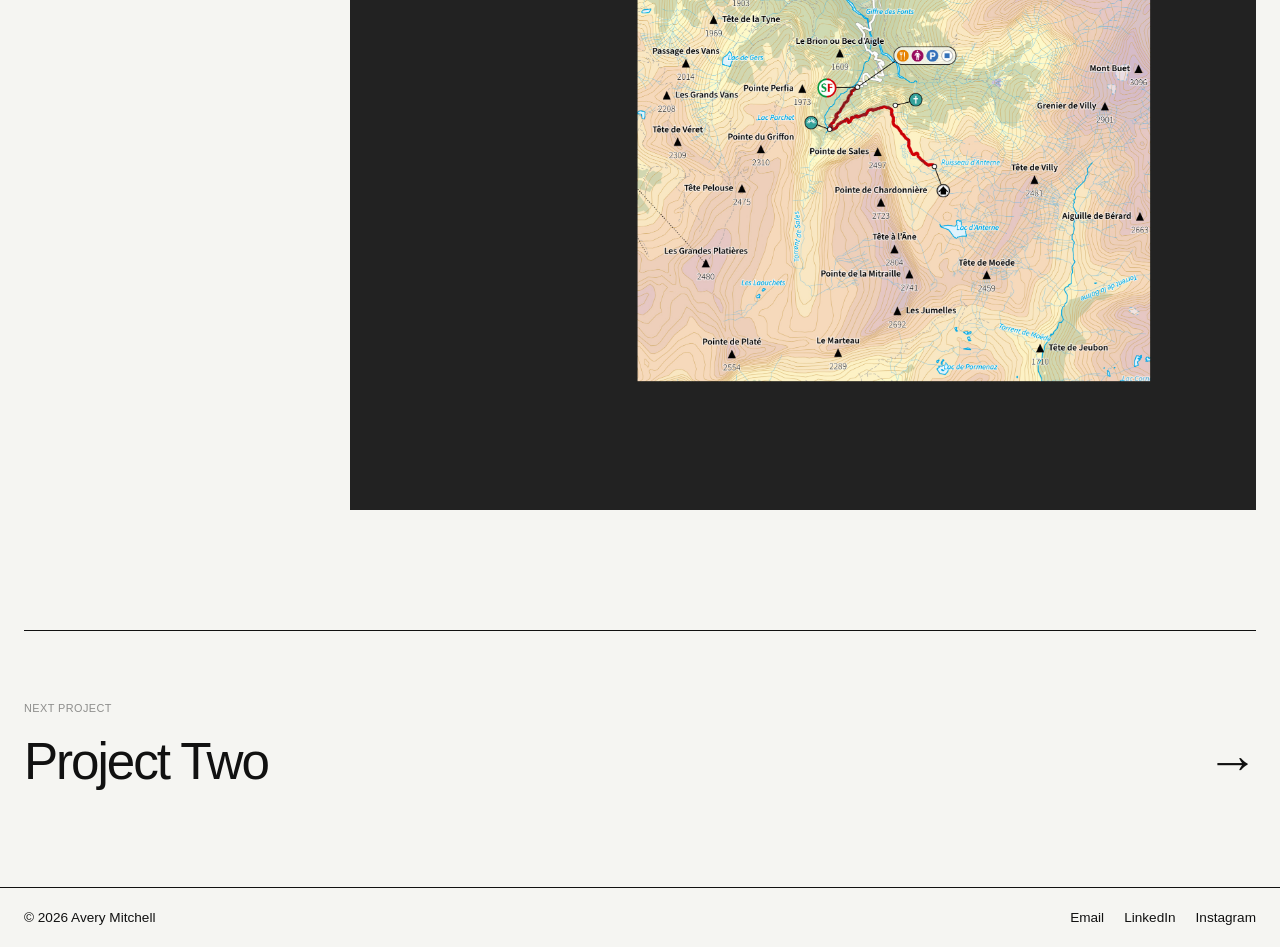
==== commit 05f5dfa1: "Accidentally overwrote index fixed now" ====
--- a/project-01.html
+++ b/project-01.html
@@ -30,7 +30,7 @@
 </head>
 
 
-<body>
+<body class="case-page">
 
 
   <!-- ========================================
@@ -71,95 +71,110 @@
 
 
     <!-- ======================================
-         PROJECT INTRO
+         INTRO SCREEN
     ======================================= -->
 
-    <header class="case-hero">
-
-      <p class="case-number">
-        Project 01
-      </p>
-
-      <h1>
-        Scripting for Adobe map optimisation using AI
-      </h1>
-
-    </header>
-
-
-
-    <!-- ======================================
-         METADATA BAND
-    ======================================= -->
-
-    <section class="case-meta">
-
-
-      <div class="case-meta-item">
-
-        <p class="case-meta-label">
-          Role
+    <section class="case-intro">
+
+
+      <!-- PROJECT TITLE -->
+
+      <header class="case-hero">
+
+        <p class="case-number">
+          Project 01
         </p>
 
-        <p>
-          Designer
-        </p>
+        <h1>
+          Scripting for Adobe map optimisation using AI
+        </h1>
+
+      </header>
+
+
+
+      <!-- ====================================
+           METADATA
+      ===================================== -->
+
+      <section class="case-meta">
+
+
+        <div class="case-meta-item">
+
+          <span class="case-meta-label">
+            Role
+          </span>
+
+          <span>
+            Designer
+          </span>
+
+        </div>
+
+
+        <div class="case-meta-item">
+
+          <span class="case-meta-label">
+            Discipline
+          </span>
+
+          <span>
+            Systems Design · Creative Technology
+          </span>
+
+        </div>
+
+
+        <div class="case-meta-item">
+
+          <span class="case-meta-label">
+            Tools
+          </span>
+
+          <span>
+            Illustrator · AI · Scripting
+          </span>
+
+        </div>
+
+
+        <div class="case-meta-item">
+
+          <span class="case-meta-label">
+            Year
+          </span>
+
+          <span>
+            2025
+          </span>
+
+        </div>
+
+
+      </section>
+
+
+
+      <!-- ====================================
+           SCROLL CUE
+      ===================================== -->
+
+      <div
+        class="case-scroll-cue"
+        aria-hidden="true"
+      >
+
+        <span>
+          ↓
+        </span>
 
       </div>
 
 
-      <div class="case-meta-item">
-
-        <p class="case-meta-label">
-          Discipline
-        </p>
-
-        <p>
-          Systems Design · Creative Technology
-        </p>
-
-      </div>
-
-
-      <div class="case-meta-item">
-
-        <p class="case-meta-label">
-          Tools
-        </p>
-
-        <p>
-          Illustrator · AI · Scripting
-        </p>
-
-      </div>
-
-
-      <div class="case-meta-item">
-
-        <p class="case-meta-label">
-          Year
-        </p>
-
-        <p>
-          2025
-        </p>
-
-      </div>
-
-
     </section>
 
-<!-- ======================================
-     SCROLL CUE
-======================================= -->
-
-<div class="case-scroll-cue" aria-hidden="true">
-
-  <span>
-    ↓
-  </span>
-
-</div>
+
 
     <!-- ========================================
          CASE BODY
@@ -177,7 +192,7 @@
         <div class="case-story-sticky">
 
 
-          <!-- 01 — CONTEXT -->
+          <!-- CONTEXT -->
 
           <article
             class="story-card is-active"
@@ -206,7 +221,7 @@
 
 
 
-          <!-- 02 — PROBLEM -->
+          <!-- PROBLEM -->
 
           <article
             class="story-card"
@@ -228,15 +243,14 @@
             </p>
 
             <p>
-              Focus on the problem rather than jumping immediately
-              to the solution.
+              Focus on the problem before moving into the solution.
             </p>
 
           </article>
 
 
 
-          <!-- 03 — APPROACH -->
+          <!-- APPROACH -->
 
           <article
             class="story-card"
@@ -258,16 +272,15 @@
             </p>
 
             <p>
-              This section can cover scripting, prototyping,
-              iteration and how AI was incorporated into the
-              workflow.
+              This can cover scripting, prototyping, iteration and
+              how AI became part of the workflow.
             </p>
 
           </article>
 
 
 
-          <!-- 04 — OUTCOME -->
+          <!-- OUTCOME -->
 
           <article
             class="story-card"
@@ -289,8 +302,8 @@
             </p>
 
             <p>
-              You can also use this section to reflect briefly on
-              what you learned from the process.
+              You can also reflect briefly on what you learned from
+              the process.
             </p>
 
           </article>
@@ -303,14 +316,14 @@
 
 
       <!-- ======================================
-           RIGHT — CONTINUOUS MEDIA STREAM
+           RIGHT — CONTINUOUS MEDIA
       ======================================= -->
 
       <div class="case-media-stream">
 
 
         <!-- ====================================
-             ZONE 01 — CONTEXT
+             01 — CONTEXT
         ===================================== -->
 
         <section
@@ -342,7 +355,7 @@
 
 
         <!-- ====================================
-             ZONE 02 — PROBLEM
+             02 — PROBLEM
         ===================================== -->
 
         <section
@@ -374,7 +387,7 @@
 
 
         <!-- ====================================
-             ZONE 03 — APPROACH
+             03 — APPROACH
         ===================================== -->
 
         <section
@@ -401,37 +414,12 @@
 
           </figure>
 
-
-          <!--
-          OPTIONAL VIDEO
-
-          Replace one of the figures above with:
-
-          <figure class="case-video">
-
-            <video
-              autoplay
-              muted
-              loop
-              playsinline
-            >
-
-              <source
-                src="videos/project-01-process.mp4"
-                type="video/mp4"
-              >
-
-            </video>
-
-          </figure>
-          -->
-
         </section>
 
 
 
         <!-- ====================================
-             ZONE 04 — OUTCOME
+             04 — OUTCOME
         ===================================== -->
 
         <section
@@ -481,8 +469,13 @@
       </p>
 
       <h2>
+
         Project Two
-        <span>→</span>
+
+        <span>
+          →
+        </span>
+
       </h2>
 
     </a>
@@ -530,109 +523,108 @@
 
 
 
- <script>
-
-  /* ========================================
-     CASE STUDY THEME TRANSITION
-  ========================================= */
-
-  const caseBody =
-    document.querySelector(".case-body");
-
-  let darkMode = false;
-
-  let transitionTimer;
-
-
-  function setCaseTheme(dark) {
-
-    if (dark === darkMode) {
-      return;
+  <!-- ========================================
+       CASE STUDY INTERACTION
+  ========================================= -->
+
+  <script>
+
+    /* ========================================
+       STORY CARD SWITCHING
+    ========================================= */
+
+    const zones =
+      document.querySelectorAll(".media-zone");
+
+    const cards =
+      document.querySelectorAll(".story-card");
+
+
+    function activateStory(name) {
+
+      cards.forEach(card => {
+
+        card.classList.toggle(
+          "is-active",
+          card.dataset.story === name
+        );
+
+      });
+
     }
 
-    darkMode = dark;
-
-
-    /* Start gradient wash */
-
-    document.body.classList.add(
-      "case-transition"
-    );
 
 
     /*
-      Change actual page colours
-      part-way through the wash.
+      Each media zone is watched as it
+      crosses a narrow horizontal line
+      around 40% down the viewport.
     */
 
-    setTimeout(() => {
+    const storyObserver =
+      new IntersectionObserver(
+
+        entries => {
+
+          entries.forEach(entry => {
+
+            if (entry.isIntersecting) {
+
+              activateStory(
+                entry.target.dataset.zone
+              );
+
+            }
+
+          });
+
+        },
+
+        {
+          root: null,
+
+          rootMargin:
+            "-40% 0px -59% 0px",
+
+          threshold: 0
+        }
+
+      );
+
+
+    zones.forEach(zone => {
+
+      storyObserver.observe(zone);
+
+    });
+
+
+
+    /* ========================================
+       PAGE THEME
+    ========================================= */
+
+    function updateCaseTheme() {
 
       document.body.classList.toggle(
         "case-dark",
-        dark
+        window.scrollY > 8
       );
 
-    }, 100);
-
-
-    /*
-      Remove temporary gradient
-      after transition.
-    */
-
-    clearTimeout(transitionTimer);
-
-    transitionTimer =
-      setTimeout(() => {
-
-        document.body.classList.remove(
-          "case-transition"
-        );
-
-      }, 400);
-
-  }
-
-
-  function checkCaseTheme() {
-
-    const bodyTop =
-      caseBody.getBoundingClientRect().top;
-
-
-    /*
-      Theme changes shortly before
-      the case study reaches the
-      centre of the viewport.
-    */
-
-    const trigger =
-      window.innerHeight * 0.62;
-
-
-    setCaseTheme(
-      bodyTop <= trigger
+    }
+
+
+    window.addEventListener(
+      "scroll",
+      updateCaseTheme,
+      { passive: true }
     );
 
-  }
-
-
-  window.addEventListener(
-    "scroll",
-    checkCaseTheme,
-    { passive: true }
-  );
-
-
-  window.addEventListener(
-    "resize",
-    checkCaseTheme
-  );
-
-
-  checkCaseTheme();
-
-</script>
+
+    updateCaseTheme();
+
+  </script>
+
 
 </body>
 
